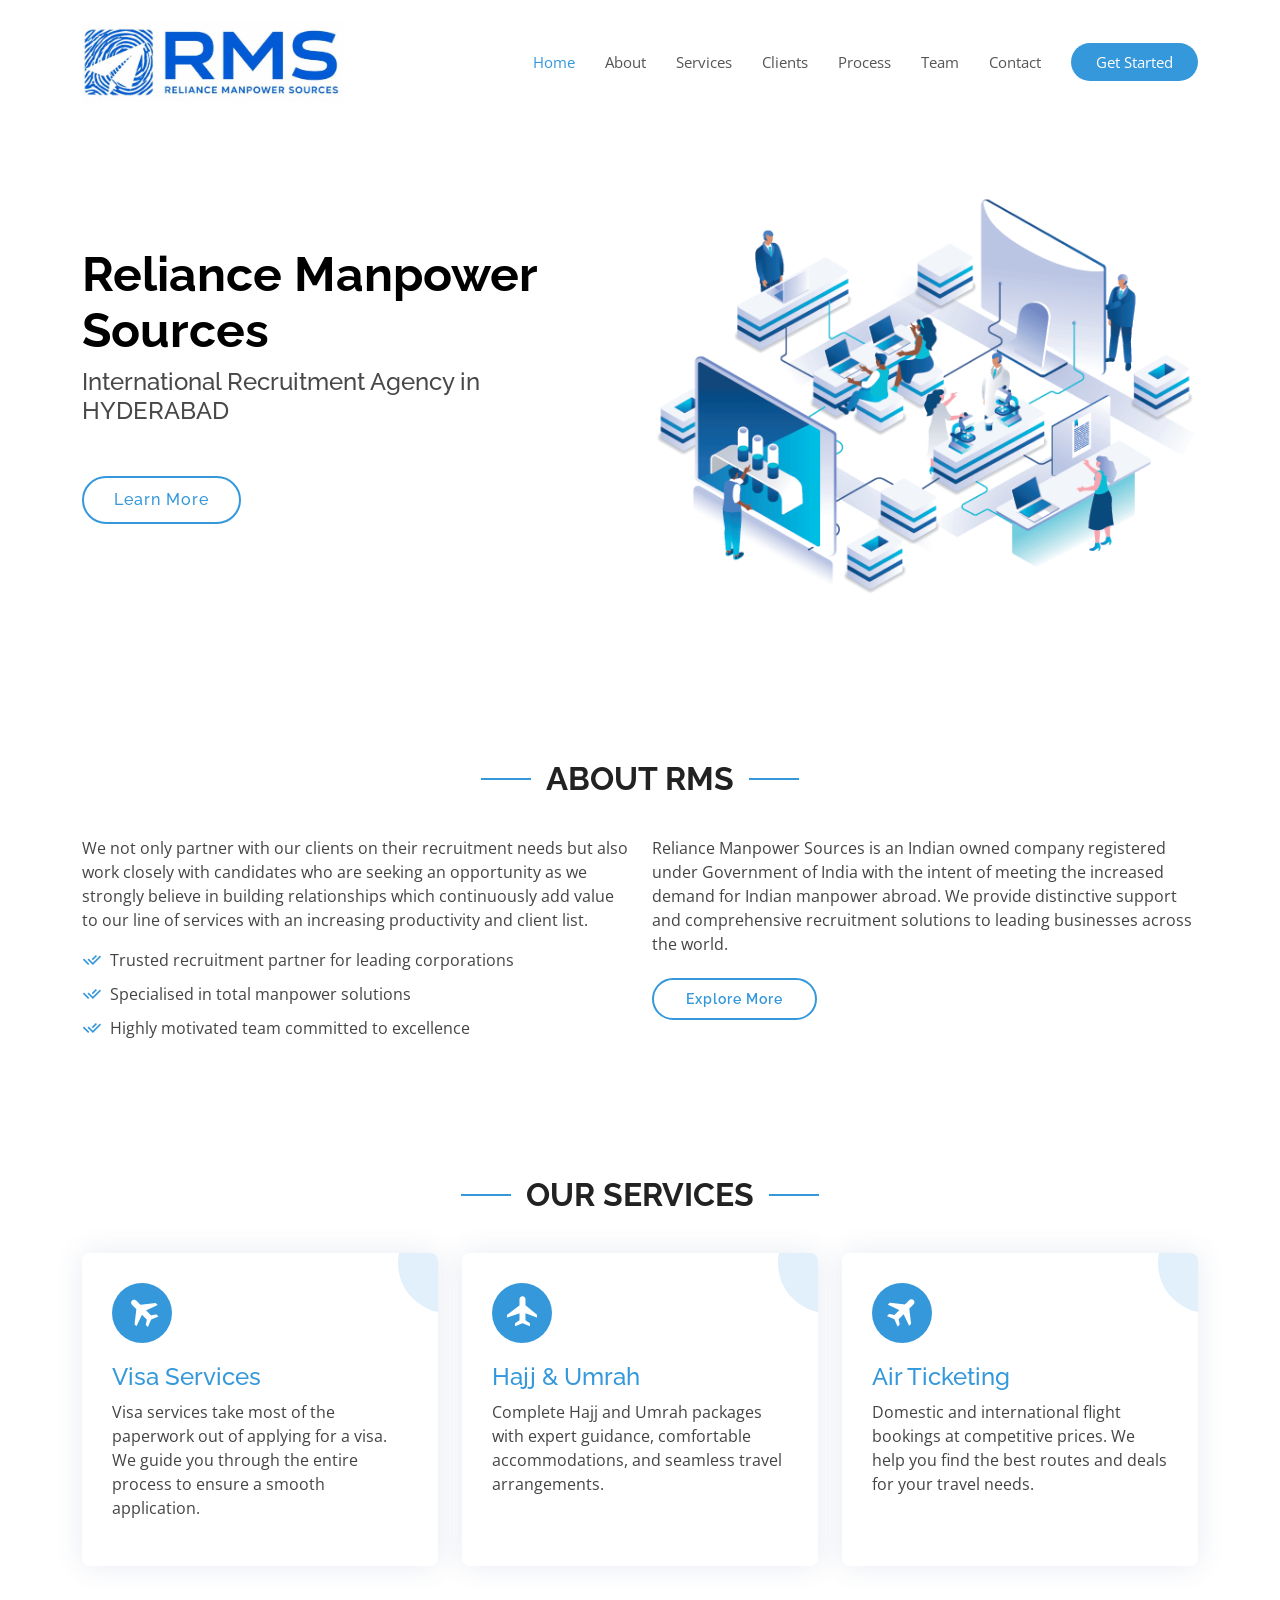
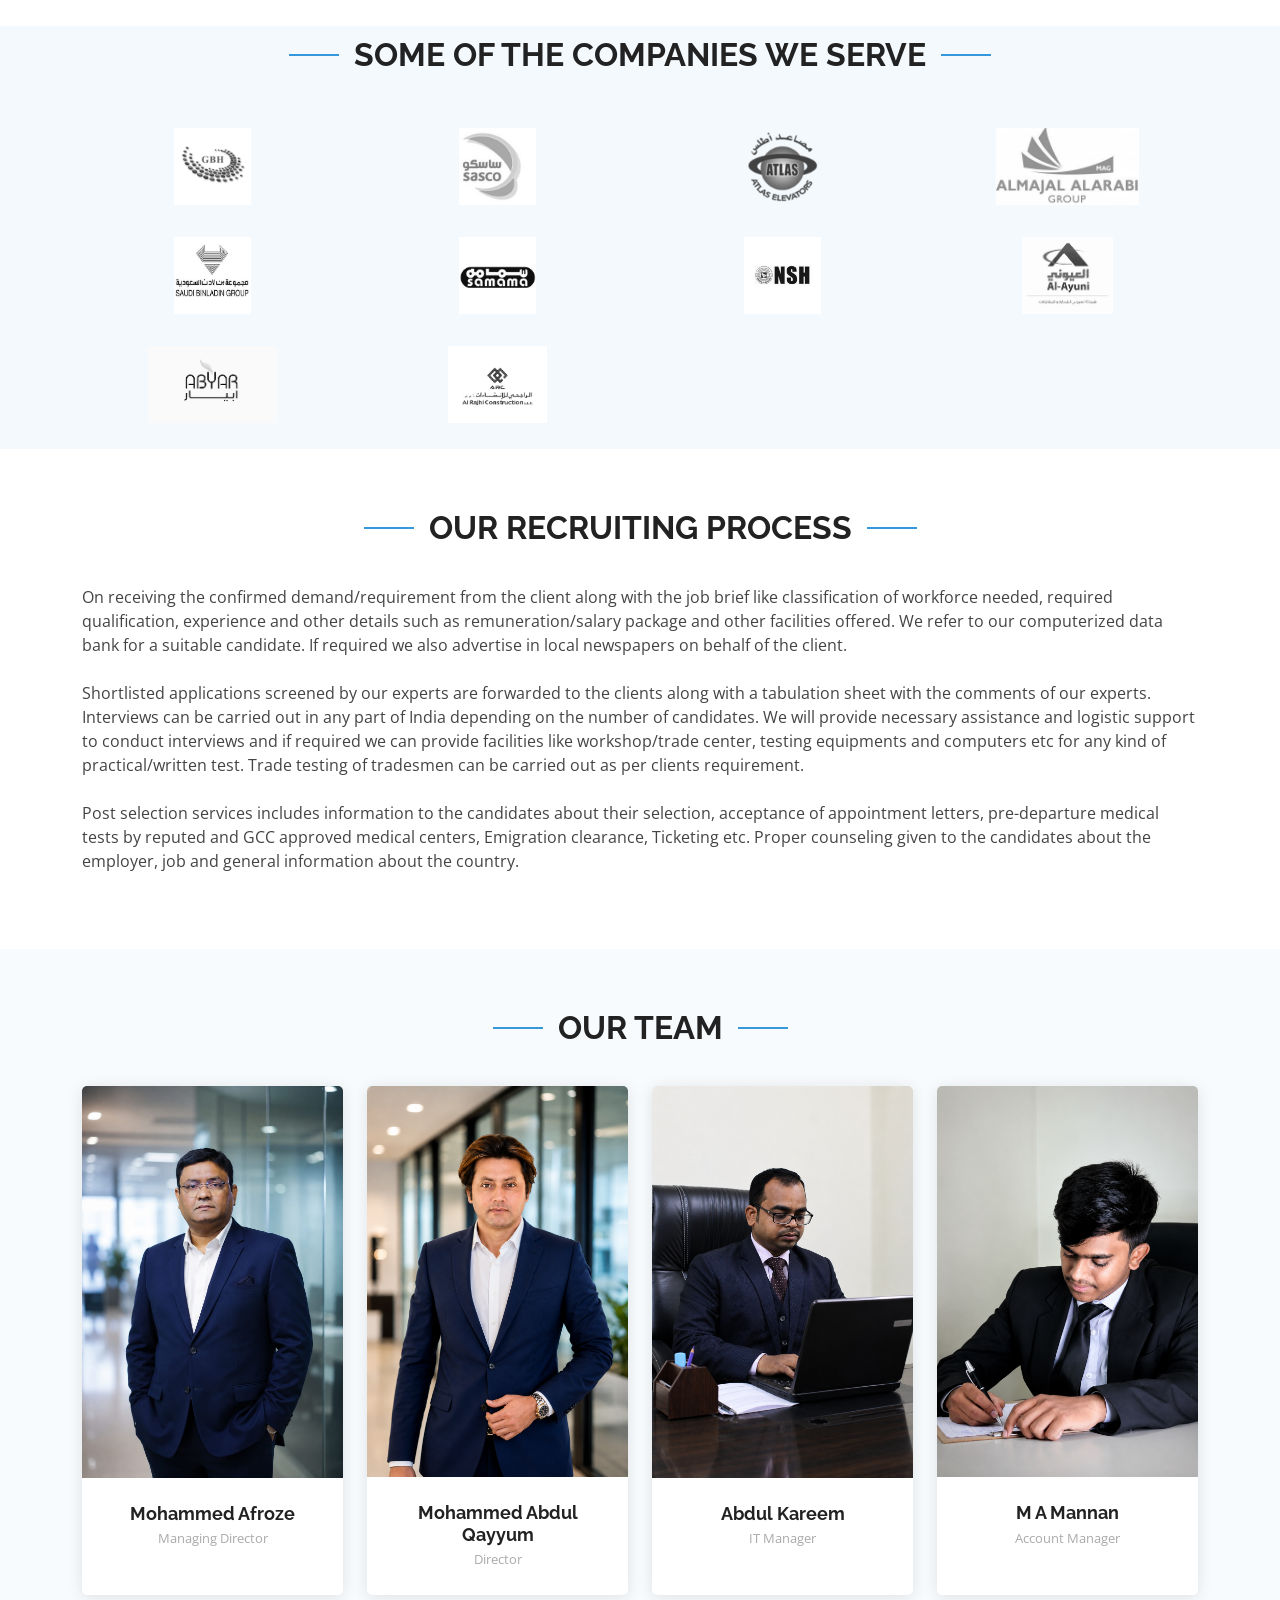
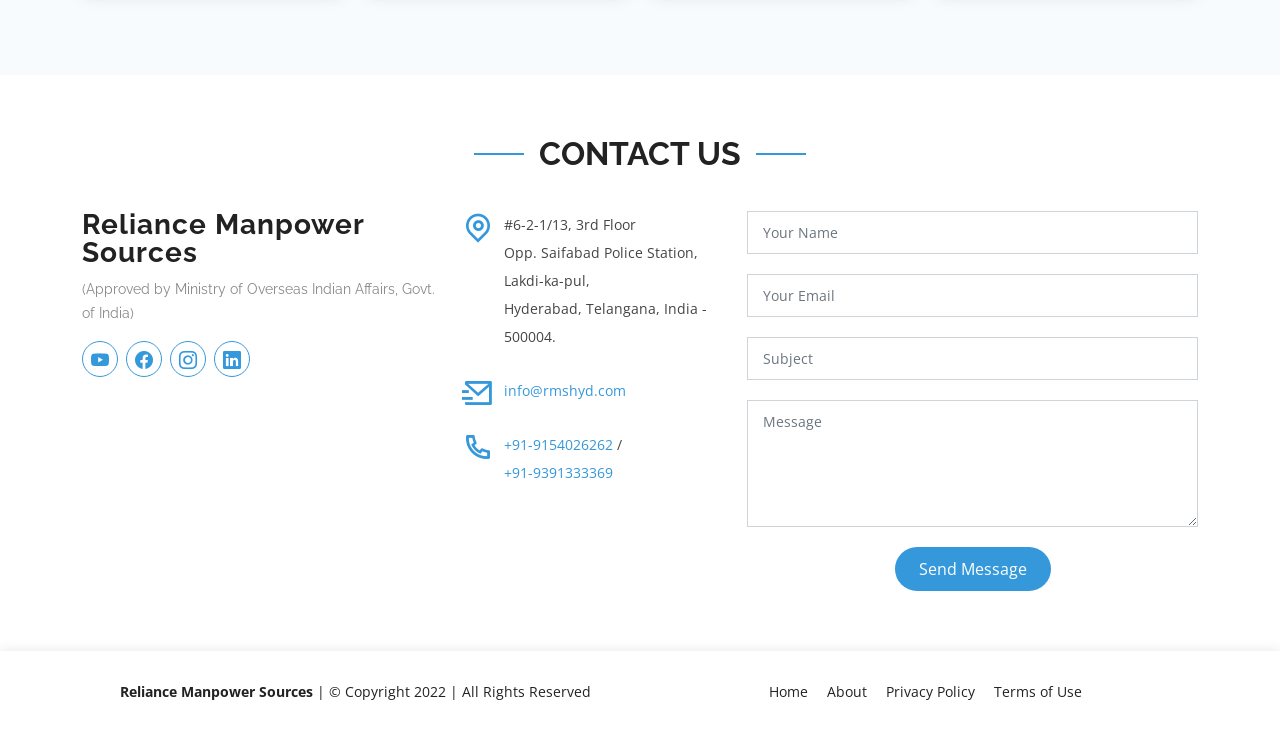
==== index.html @ dc4e7820 "Added Jotform" ====
<!DOCTYPE html>
<html lang="en">

<head>
  <meta charset="utf-8">
  <meta content="width=device-width, initial-scale=1.0" name="viewport">

  <title>Reliance Manpower Sources - Hyderabad</title>
  <meta content="" name="description">
  <meta content="" name="keywords">

  <!-- Favicons -->
  <link href="assets/img/favicon.png" rel="icon">
  <link href="assets/img/apple-touch-icon.png" rel="apple-touch-icon">

  <!-- Google Fonts -->
  <link href="https://fonts.googleapis.com/css?family=Open+Sans:300,300i,400,400i,600,600i,700,700i|Raleway:300,300i,400,400i,500,500i,600,600i,700,700i|Poppins:300,300i,400,400i,500,500i,600,600i,700,700i" rel="stylesheet">

  <!-- Vendor CSS Files -->
  <link href="assets/vendor/aos/aos.css" rel="stylesheet">
  <link href="assets/vendor/bootstrap/css/bootstrap.min.css" rel="stylesheet">
  <link href="assets/vendor/bootstrap-icons/bootstrap-icons.css" rel="stylesheet">
  <link href="assets/vendor/boxicons/css/boxicons.min.css" rel="stylesheet">
  <!-- Boxicons CDN (fallback) -->
  <link rel="stylesheet" href="https://cdn.jsdelivr.net/npm/boxicons@2.1.4/css/boxicons.min.css">
  <link href="assets/vendor/glightbox/css/glightbox.min.css" rel="stylesheet">
  <link href="assets/vendor/remixicon/remixicon.css" rel="stylesheet">
  <link href="assets/vendor/swiper/swiper-bundle.min.css" rel="stylesheet">

  <!-- Template Main CSS File -->
  <link href="assets/css/style.css" rel="stylesheet">

  <!-- ===== ADDED CUSTOM STYLES FOR CLIENT LOGOS ===== -->
  <style>
    /* Make client logos larger and clearer */
    #clients .client-logo {
      max-height: 85px;
      width: auto;
      object-fit: contain;
      padding: 4px;
      transition: transform 0.3s ease;
    }
    #clients .client-logo:hover {
      transform: scale(1.08);
    }
    /* Center logos vertically and horizontally */
    #clients .col-lg-3,
    #clients .col-md-4,
    #clients .col-6 {
      display: flex;
      align-items: center;
      justify-content: center;
      padding: 12px 8px;
    }
    .plane-left{
    transform: rotate(315deg);
}
  </style>

</head>

<body>

  <!-- ======= Header ======= -->
  <header id="header" class="fixed-top d-flex align-items-center">
    <div class="container d-flex align-items-center justify-content-between">

      <div class="logo">
    <a href="index.html">
        <!-- INCREASED LOGO SIZE: added style="max-height: 80px; width: auto;" -->
        <img src="assets/img/logo1.jpeg" alt="RMS Logo" class="img-fluid" style="max-height: 80px; width: auto;">
    </a>
</div>

      <nav id="navbar" class="navbar">
        <ul>
          <li><a class="nav-link scrollto active" href="#hero">Home</a></li>
          <li><a class="nav-link scrollto" href="#about">About</a></li>
          <li><a class="nav-link scrollto" href="#services">Services</a></li>
          <li><a class="nav-link scrollto" href="#clients">Clients</a></li>
          <li><a class="nav-link scrollto" href="#process">Process</a></li>
          <li><a class="nav-link scrollto" href="#team">Team</a></li>
          <li><a class="nav-link scrollto" href="#contact">Contact</a></li>
          <li><a class="getstarted scrollto" href="#about">Get Started</a></li>
        </ul>
        <i class="bi bi-list mobile-nav-toggle"></i>
      </nav><!-- .navbar -->

    </div>
  </header><!-- End Header -->

  <!-- ======= Hero Section ======= -->
  <section id="hero" class="d-flex align-items-center">
    <div class="container">
      <div class="row">
        <div class="col-lg-6 pt-5 pt-lg-0 order-2 order-lg-1 d-flex flex-column justify-content-center">
          <h1 data-aos="fade-up">Reliance Manpower Sources</h1>
          <h2 data-aos="fade-up" data-aos-delay="400">International Recruitment Agency in HYDERABAD</h2>
          <div data-aos="fade-up" data-aos-delay="800">
            <a href="#about" class="btn-get-started scrollto">Learn More</a>
          </div>
        </div>
        <div class="col-lg-6 order-1 order-lg-2 hero-img" data-aos="fade-left" data-aos-delay="200">
          <img src="assets/img/hero-img.png" class="img-fluid animated" alt="">
        </div>
      </div>
    </div>
  </section><!-- End Hero -->

  <main id="main">

    <!-- ======= About Section ======= -->
    <section id="about" class="about">
      <div class="container">

        <div class="section-title" data-aos="fade-up">
          <h2>About RMS</h2>
        </div>

        <div class="row content">
          <div class="col-lg-6" data-aos="fade-up" data-aos-delay="150">
            <p>
              We not only partner with our clients on their recruitment needs but also work closely with candidates who are seeking an opportunity as we strongly believe in building relationships which continuously add value to our line of services with an increasing productivity and client list.
            </p>
            <ul>
              <li><i class="ri-check-double-line"></i>Trusted recruitment partner for leading corporations</li>
              <li><i class="ri-check-double-line"></i>Specialised in total manpower solutions</li>
              <li><i class="ri-check-double-line"></i>Highly motivated team committed to excellence</li>
            </ul>
          </div>
          <div class="col-lg-6 pt-4 pt-lg-0" data-aos="fade-up" data-aos-delay="300">
            <p>
              Reliance Manpower Sources is an Indian owned company registered under Government of India with the intent of meeting the increased demand for Indian manpower abroad. We provide distinctive support and comprehensive recruitment solutions to leading businesses across the world.
            </p>
            <a href="about_us.html" class="btn-learn-more">Explore More</a>
          </div>
        </div>

      </div>
    </section><!-- End About Section -->

    <!-- ======= Services Section ======= -->
    <section id="services" class="services">
      <div class="container">

        <div class="section-title" data-aos="fade-up">
          <h2>Our Services</h2>
        </div>

        <div class="row">
          <div class="col-lg-4 col-md-6 d-flex align-items-stretch" data-aos="fade-up" data-aos-delay="100">
            <div class="icon-box">
              <div class="icon"><i class="bx bxs-plane plane-left"></i></div>
              <h4><a href="services.html">Visa Services</a></h4>
              <p>Visa services take most of the paperwork out of applying for a visa. We guide you through the entire process to ensure a smooth application.</p>
            </div>
          </div>

          <div class="col-lg-4 col-md-6 d-flex align-items-stretch" data-aos="fade-up" data-aos-delay="200">
            <div class="icon-box">
              <div class="icon"><i class="bx bxs-plane"></i></div>
              <h4><a href="services.html">Hajj &amp; Umrah</a></h4>
              <p>Complete Hajj and Umrah packages with expert guidance, comfortable accommodations, and seamless travel arrangements.</p>
            </div>
          </div>

          <div class="col-lg-4 col-md-6 d-flex align-items-stretch" data-aos="fade-up" data-aos-delay="300">
            <div class="icon-box">
              <div class="icon"><i class="bx bxs-plane-alt"></i></div>
              <h4><a href="air_ticketing.html">Air Ticketing</a></h4>
              <p>Domestic and international flight bookings at competitive prices. We help you find the best routes and deals for your travel needs.</p>
            </div>
          </div>
        </div>

      </div>
    </section><!-- End Services Section -->

    <!-- ======= Clients Section – LOGOS NOW LARGER ======= -->
    <section id="clients" class="clients section-bg">
      <div class="container">

        <div class="section-title" data-aos="fade-up">
          <h2>Some of the Companies We Serve</h2>
        </div>

        
        <div class="row" data-aos="zoom-in" data-aos-delay="100">
          <div class="col-lg-3 col-md-4 col-6 d-flex align-items-center justify-content-center">
            <img src="assets/img/clients/client-1.png" class="img-fluid client-logo" alt="Client 1">
          </div>
          <div class="col-lg-3 col-md-4 col-6 d-flex align-items-center justify-content-center">
            <img src="assets/img/clients/client-2.jpg" class="img-fluid client-logo" alt="Client 2">
          </div>
          <div class="col-lg-3 col-md-4 col-6 d-flex align-items-center justify-content-center">
            <img src="assets/img/clients/client-3.png" class="img-fluid client-logo" alt="Client 3">
          </div>
          <div class="col-lg-3 col-md-4 col-6 d-flex align-items-center justify-content-center">
            <img src="assets/img/clients/client-4.jpg" class="img-fluid client-logo" alt="Client 4">
          </div>
          <div class="col-lg-3 col-md-4 col-6 d-flex align-items-center justify-content-center">
            <img src="assets/img/clients/client-5.jpg" class="img-fluid client-logo" alt="Client 5">
          </div>
          <div class="col-lg-3 col-md-4 col-6 d-flex align-items-center justify-content-center">
            <img src="assets/img/clients/client-6.png" class="img-fluid client-logo" alt="Client 6">
          </div>
          <div class="col-lg-3 col-md-4 col-6 d-flex align-items-center justify-content-center">
            <img src="assets/img/clients/client-7.png" class="img-fluid client-logo" alt="Client 7">
          </div>
          <div class="col-lg-3 col-md-4 col-6 d-flex align-items-center justify-content-center">
            <img src="assets/img/clients/client-8.gif" class="img-fluid client-logo" alt="Client 8">
          </div>
          <div class="col-lg-3 col-md-4 col-6 d-flex align-items-center justify-content-center">
            <img src="assets/img/clients/client-9.png" class="img-fluid client-logo" alt="Client 9">
          </div>
          <div class="col-lg-3 col-md-4 col-6 d-flex align-items-center justify-content-center">
            <img src="assets/img/clients/client-10.png" class="img-fluid client-logo" alt="Client 10">
          </div>
        </div>

      </div>
    </section><!-- End Clients Section -->

    <!-- ======= Recruiting Process Section ======= -->
    <section id="process" class="process">
      <div class="container">

        <div class="section-title" data-aos="fade-up">
          <h2>Our Recruiting Process</h2>
        </div>

        <div class="row" data-aos="fade-up">
          <div class="col-12">
            <p>
              On receiving the confirmed demand/requirement from the client along with the job brief like classification of workforce needed, required qualification, experience and other details such as remuneration/salary package and other facilities offered. We refer to our computerized data bank for a suitable candidate. If required we also advertise in local newspapers on behalf of the client.<br><br>
              Shortlisted applications screened by our experts are forwarded to the clients along with a tabulation sheet with the comments of our experts. Interviews can be carried out in any part of India depending on the number of candidates. We will provide necessary assistance and logistic support to conduct interviews and if required we can provide facilities like workshop/trade center, testing equipments and computers etc for any kind of practical/written test. Trade testing of tradesmen can be carried out as per clients requirement.<br><br>
              Post selection services includes information to the candidates about their selection, acceptance of appointment letters, pre-departure medical tests by reputed and GCC approved medical centers, Emigration clearance, Ticketing etc. Proper counseling given to the candidates about the employer, job and general information about the country.
            </p>
          </div>
        </div>

      </div>
    </section><!-- End Process Section -->

    <!-- ======= Team Section ======= -->
    <section id="team" class="team section-bg">
      <div class="container">

        <div class="section-title" data-aos="fade-up">
          <h2>Our Team</h2>
        </div>

        <div class="row">

          <div class="col-lg-3 col-md-6 d-flex align-items-stretch">
            <div class="member" data-aos="fade-up" data-aos-delay="100">
              <div class="member-img">
                <img src="assets/img/team/afroze.jpeg" class="img-fluid" alt="Mohammed Afroze">
                <div class="social">
                  <a href="#"><i class="bi bi-twitter"></i></a>
                  <a href="#"><i class="bi bi-facebook"></i></a>
                  <a href="#"><i class="bi bi-instagram"></i></a>
                  <a href="#"><i class="bi bi-linkedin"></i></a>
                </div>
              </div>
              <div class="member-info">
                <h4>Mohammed Afroze</h4>
                <span>Managing Director</span>
              </div>
            </div>
          </div>

          <div class="col-lg-3 col-md-6 d-flex align-items-stretch">
            <div class="member" data-aos="fade-up" data-aos-delay="200">
              <div class="member-img">
                <img src="assets/img/team/qayyum.png" class="img-fluid" alt="Mohammed Qayyum">
                <div class="social">
                  <a href="#"><i class="bi bi-twitter"></i></a>
                  <a href="#"><i class="bi bi-facebook"></i></a>
                  <a href="#"><i class="bi bi-instagram"></i></a>
                  <a href="#"><i class="bi bi-linkedin"></i></a>
                </div>
              </div>
              <div class="member-info">
                <h4>Mohammed Abdul Qayyum</h4>
                <span>Director</span>
              </div>
            </div>
          </div>

          <div class="col-lg-3 col-md-6 d-flex align-items-stretch">
            <div class="member" data-aos="fade-up" data-aos-delay="300">
              <div class="member-img">
                <img src="assets/img/team/bhaiya 1.JPG" class="img-fluid" alt="Abdul Kareem">
                <div class="social">
                  <a href="#"><i class="bi bi-twitter"></i></a>
                  <a href="#"><i class="bi bi-facebook"></i></a>
                  <a href="#"><i class="bi bi-instagram"></i></a>
                  <a href="#"><i class="bi bi-linkedin"></i></a>
                </div>
              </div>
              <div class="member-info">
                <h4>Abdul Kareem</h4>
                <span>IT Manager</span>
              </div>
            </div>
          </div>

          <div class="col-lg-3 col-md-6 d-flex align-items-stretch">
            <div class="member" data-aos="fade-up" data-aos-delay="400">
              <div class="member-img">
                <img src="assets/img/team/mannan.jpeg" class="img-fluid" alt="M A Mannan">
                <div class="social">
                  <a href="#"><i class="bi bi-twitter"></i></a>
                  <a href="#"><i class="bi bi-facebook"></i></a>
                  <a href="#"><i class="bi bi-instagram"></i></a>
                  <a href="#"><i class="bi bi-linkedin"></i></a>
                </div>
              </div>
              <div class="member-info">
                <h4>M A Mannan</h4>
                <span>Account Manager</span>
              </div>
            </div>
          </div>

        </div>

      </div>
    </section><!-- End Team Section -->

    <!-- ======= Contact Section ======= -->
    <section id="contact" class="contact">
      <div class="container">

        <div class="section-title" data-aos="fade-up">
          <h2>Contact Us</h2>
        </div>

        <div class="row">

          <div class="col-lg-4 col-md-6" data-aos="fade-up" data-aos-delay="100">
            <div class="contact-about">
              <h3>Reliance Manpower Sources</h3>
              <p>(Approved by Ministry of Overseas Indian Affairs, Govt. of India)</p>
              <div class="social-links">
                <a href="https://www.youtube.com/channel/UCpHpumjN3gbSKRy_LtcdMVA" target="_blank" class="youtube"><i class="bi bi-youtube"></i></a>
                <a href="https://www.facebook.com/reliancemanpowerserviceshyderabad/" target="_blank" class="facebook"><i class="bi bi-facebook"></i></a>
                <a href="https://www.instagram.com/rms_hyderabad_" target="_blank" class="instagram"><i class="bi bi-instagram"></i></a>
                <a href="https://www.linkedin.com/in/m-a-mannan-80a73117a" target="_blank" class="linkedin"><i class="bi bi-linkedin"></i></a>
              </div>
            </div>
          </div>

          <div class="col-lg-3 col-md-6 mt-4 mt-md-0" data-aos="fade-up" data-aos-delay="200">
            <div class="info">
              <div>
                <i class="ri-map-pin-line"></i>
                <p>#6-2-1/13, 3rd Floor <br>Opp. Saifabad Police Station, Lakdi-ka-pul, <br>Hyderabad, Telangana, India  - 500004.</p>
              </div>

              <div>
                <i class="ri-mail-send-line"></i>
                <p><a href="mailto:info@rmshyd.com">info@rmshyd.com</a></p>
              </div>

              <div>
                <i class="ri-phone-line"></i>
                <p><a href="tel:+919154026262">+91-9154026262</a> / <a href="tel:+919391333369"> <br>+91-9391333369</a></p>
              </div>

            </div>
          </div>

          <div class="col-lg-5 col-md-12" data-aos="fade-up" data-aos-delay="300">
            <form action="forms/contact.php" method="post" role="form" class="php-email-form">
              <div class="form-group">
                <input type="text" name="name" class="form-control" id="name" placeholder="Your Name" required>
              </div>
              <div class="form-group">
                <input type="email" class="form-control" name="email" id="email" placeholder="Your Email" required>
              </div>
              <div class="form-group">
                <input type="text" class="form-control" name="subject" id="subject" placeholder="Subject" required>
              </div>
              <div class="form-group">
                <textarea class="form-control" name="message" rows="5" placeholder="Message" required></textarea>
              </div>
              <div class="my-3">
                <div class="loading">Loading</div>
                <div class="error-message"></div>
                <div class="sent-message">Your message has been sent. Thank you!</div>
              </div>
              <div class="text-center"><button type="submit">Send Message</button></div>
            </form>
          </div>

        </div>

      </div>
    </section><!-- End Contact Section -->

  </main><!-- End #main -->

  <!-- ======= Footer ======= -->
  <footer id="footer">
    <div class="container">
      <div class="row d-flex align-items-center">
        <div class="col-lg-6 text-lg-left text-center">
          <div class="copyright">
            <strong>Reliance Manpower Sources</strong> | &copy; Copyright 2022 | All Rights Reserved
          </div>
        </div>
        <div class="col-lg-6">
          <nav class="footer-links text-lg-right text-center pt-2 pt-lg-0">
            <a href="#hero" class="scrollto">Home</a>
            <a href="#about" class="scrollto">About</a>
            <a href="#">Privacy Policy</a>
            <a href="#">Terms of Use</a>
          </nav>
        </div>
      </div>
    </div>
  </footer><!-- End Footer -->

  <a href="#" class="back-to-top d-flex align-items-center justify-content-center"><i class="bi bi-arrow-up-short"></i></a>

  <!-- Vendor JS Files -->
  <script src="assets/vendor/purecounter/purecounter.js"></script>
  <script src="assets/vendor/aos/aos.js"></script>
  <script src="assets/vendor/bootstrap/js/bootstrap.bundle.min.js"></script>
  <script src="assets/vendor/glightbox/js/glightbox.min.js"></script>
  <script src="assets/vendor/isotope-layout/isotope.pkgd.min.js"></script>
  <script src="assets/vendor/swiper/swiper-bundle.min.js"></script>
  <script src="assets/vendor/php-email-form/validate.js"></script>

  <!-- Template Main JS File -->
  <script src="assets/js/main.js"></script>
  <script type="text/javascript" src="https://form.jotform.com/jsform/262112398664057"></script>

</body>

</html>
---- assets/css/style.css ----
/*--------------------------------------------------------------
# General
--------------------------------------------------------------*/
body {
  font-family: "Open Sans", sans-serif;
  color: #444444;
}

a {
  color: #3498db;
  text-decoration: none;
}

a:hover {
  color: #5faee3;
  text-decoration: none;
}

h1, h2, h3, h4, h5, h6 {
  font-family: "Raleway", sans-serif;
}

/*--------------------------------------------------------------
# Back to top button
--------------------------------------------------------------*/
.back-to-top {
  position: fixed;
  visibility: hidden;
  opacity: 0;
  right: 15px;
  bottom: 15px;
  z-index: 996;
  background: #3498db;
  width: 40px;
  height: 40px;
  border-radius: 4px;
  transition: all 0.4s;
}
.back-to-top i {
  font-size: 28px;
  color: #fff;
  line-height: 0;
}
.back-to-top:hover {
  background: #57aae1;
  color: #fff;
}
.back-to-top.active {
  visibility: visible;
  opacity: 1;
}

/*--------------------------------------------------------------
# Disable AOS delay on mobile
--------------------------------------------------------------*/
@media screen and (max-width: 768px) {
  [data-aos-delay] {
    transition-delay: 0 !important;
  }
}
/*--------------------------------------------------------------
# Header
--------------------------------------------------------------*/
#header {
  z-index: 997;
  transition: all 0.5s;
  padding: 22px 0;
  background: #fff;
}
#header.header-scrolled {
  box-shadow: 0px 2px 15px rgba(0, 0, 0, 0.1);
  padding: 12px 0;
}
#header .logo h1 {
  font-size: 30px;
  margin: 0;
  padding: 0;
  line-height: 1;
  font-weight: 700;
  letter-spacing: 1px;
}
#header .logo h1 a, #header .logo h1 a:hover {
  color: #222222;
  text-decoration: none;
}
#header .logo img {
  padding: 0;
  margin: 0;
  max-height: 40px;
}


/*--------------------------------------------------------------
# Navigation Menu
--------------------------------------------------------------*/
/**
* Desktop Navigation 
*/
.navbar {
  padding: 0;
}
.navbar ul {
  margin: 0;
  padding: 0;
  display: flex;
  list-style: none;
  align-items: center;
}
.navbar li {
  position: relative;
}
.navbar a, .navbar a:focus {
  display: flex;
  align-items: center;
  justify-content: space-between;
  padding: 10px 0 10px 30px;
  font-size: 15px;
  font-weight: 400;
  color: #555555;
  white-space: nowrap;
  transition: 0.3s;
}
.navbar a i, .navbar a:focus i {
  font-size: 12px;
  line-height: 0;
  margin-left: 5px;
}
.navbar a:hover, .navbar .active, .navbar .active:focus, .navbar li:hover > a {
  color: #3498db;
}
.navbar .getstarted, .navbar .getstarted:focus {
  background: #3498db;
  padding: 8px 25px;
  margin-left: 30px;
  border-radius: 50px;
  color: #fff;
}
.navbar .getstarted:hover, .navbar .getstarted:focus:hover {
  color: #fff;
  background: #4aa3df;
}
.navbar .dropdown ul {
  display: block;
  position: absolute;
  left: 30px;
  top: calc(100% + 30px);
  margin: 0;
  padding: 10px 0;
  z-index: 99;
  opacity: 0;
  visibility: hidden;
  background: #fff;
  box-shadow: 0px 0px 30px rgba(127, 137, 161, 0.25);
  transition: 0.3s;
  border-radius: 4px;
}
.navbar .dropdown ul li {
  min-width: 200px;
}
.navbar .dropdown ul a {
  padding: 10px 20px;
  font-size: 14px;
}
.navbar .dropdown ul a i {
  font-size: 12px;
}
.navbar .dropdown ul a:hover, .navbar .dropdown ul .active:hover, .navbar .dropdown ul li:hover > a {
  color: #3498db;
}
.navbar .dropdown:hover > ul {
  opacity: 1;
  top: 100%;
  visibility: visible;
}
.navbar .dropdown .dropdown ul {
  top: 0;
  left: calc(100% - 30px);
  visibility: hidden;
}
.navbar .dropdown .dropdown:hover > ul {
  opacity: 1;
  top: 0;
  left: 100%;
  visibility: visible;
}
@media (max-width: 1366px) {
  .navbar .dropdown .dropdown ul {
    left: -90%;
  }
  .navbar .dropdown .dropdown:hover > ul {
    left: -100%;
  }
}

/**
* Mobile Navigation 
*/
.mobile-nav-toggle {
  color: #222222;
  font-size: 28px;
  cursor: pointer;
  display: none;
  line-height: 0;
  transition: 0.5s;
}
.mobile-nav-toggle.bi-x {
  color: #fff;
}

@media (max-width: 991px) {
  .mobile-nav-toggle {
    display: block;
  }

  .navbar ul {
    display: none;
  }
}
.navbar-mobile {
  position: fixed;
  overflow: hidden;
  top: 0;
  right: 0;
  left: 0;
  bottom: 0;
  background: rgba(9, 9, 9, 0.9);
  transition: 0.3s;
  z-index: 999;
}
.navbar-mobile .mobile-nav-toggle {
  position: absolute;
  top: 15px;
  right: 15px;
}
.navbar-mobile ul {
  display: block;
  position: absolute;
  top: 55px;
  right: 15px;
  bottom: 15px;
  left: 15px;
  padding: 10px 0;
  border-radius: 8px;
  background-color: #fff;
  overflow-y: auto;
  transition: 0.3s;
}
.navbar-mobile a, .navbar-mobile a:focus {
  padding: 10px 20px;
  font-size: 15px;
  color: #222222;
}
.navbar-mobile a:hover, .navbar-mobile .active, .navbar-mobile li:hover > a {
  color: #3498db;
}
.navbar-mobile .getstarted, .navbar-mobile .getstarted:focus {
  margin: 15px;
}
.navbar-mobile .dropdown ul {
  position: static;
  display: none;
  margin: 10px 20px;
  padding: 10px 0;
  z-index: 99;
  opacity: 1;
  visibility: visible;
  background: #fff;
  box-shadow: 0px 0px 30px rgba(127, 137, 161, 0.25);
}
.navbar-mobile .dropdown ul li {
  min-width: 200px;
}
.navbar-mobile .dropdown ul a {
  padding: 10px 20px;
}
.navbar-mobile .dropdown ul a i {
  font-size: 12px;
}
.navbar-mobile .dropdown ul a:hover, .navbar-mobile .dropdown ul .active:hover, .navbar-mobile .dropdown ul li:hover > a {
  color: #3498db;
}
.navbar-mobile .dropdown > .dropdown-active {
  display: block;
}

/*--------------------------------------------------------------
# Hero Section
--------------------------------------------------------------*/
#hero {
  width: 100%;
  height: 70vh;
  margin-top: 70px;
}
#hero h1 {
  margin: 0 0 10px 0;
  font-size: 48px;
  font-weight: 700;
  line-height: 56px;
  color: black;
}
#hero h2 {
  color: #484848;
  margin-bottom: 50px;
  font-size: 24px;
}
#hero .btn-get-started {
  font-family: "Raleway", sans-serif;
  font-weight: 500;
  font-size: 16px;
  letter-spacing: 1px;
  display: inline-block;
  padding: 10px 30px;
  border-radius: 50px;
  transition: 0.5s;
  color: #3498db;
  border: 2px solid #3498db;
}
#hero .btn-get-started:hover {
  background: #3498db;
  color: #fff;
}
#hero .animated {
  animation: up-down 2s ease-in-out infinite alternate-reverse both;
}
@media (min-width: 1024px) {
  #hero {
    background-attachment: fixed;
  }
}
@media (max-width: 991px) {
  #hero {
    height: 100vh;
  }
  #hero .animated {
    -webkit-animation: none;
    animation: none;
  }
  #hero .hero-img {
    text-align: center;
  }
  #hero .hero-img img {
    width: 50%;
  }
}
@media (max-width: 768px) {
  #hero {
    margin-top: 20px;
  }
  #hero h1 {
    font-size: 28px;
    line-height: 36px;
  }
  #hero h2 {
    font-size: 18px;
    line-height: 24px;
    margin-bottom: 30px;
  }
  #hero .hero-img img {
    width: 70%;
  }
}
@media (max-width: 575px) {
  #hero .hero-img img {
    width: 80%;
  }
}

@-webkit-keyframes up-down {
  0% {
    transform: translateY(10px);
  }
  100% {
    transform: translateY(-10px);
  }
}

@keyframes up-down {
  0% {
    transform: translateY(10px);
  }
  100% {
    transform: translateY(-10px);
  }
}
/*--------------------------------------------------------------
# Sections General
--------------------------------------------------------------*/
section {
  padding: 60px 0;
  overflow: hidden;
}

.section-bg {
  background-color: #f7fbfe;
}

.section-title {
  text-align: center;
  padding-bottom: 30px;
}
.section-title h2 {
  font-size: 32px;
  font-weight: bold;
  text-transform: uppercase;
  position: relative;
  color: #222222;
}
.section-title h2::before, .section-title h2::after {
  content: "";
  width: 50px;
  height: 2px;
  background: #3498db;
  display: inline-block;
}
.section-title h2::before {
  margin: 0 15px 10px 0;
}
.section-title h2::after {
  margin: 0 0 10px 15px;
}
.section-title p {
  margin: 15px 0 0 0;
}

/*--------------------------------------------------------------
# Clients
--------------------------------------------------------------*/
.clients {
  background: #f3f9fd;
  padding: 10px 0;
  text-align: center;
}
.clients .col-lg-2 {
  display: flex;
  align-items: center;
  justify-content: center;
}
.clients img {
  width: 50%;
  filter: grayscale(100);
  transition: all 0.4s ease-in-out;
  display: inline-block;
  padding: 10px 0;
}
.clients img:hover {
  filter: none;
  transform: scale(1.1);
}
@media (max-width: 768px) {
  .clients img {
    width: 40%;
  }
}
@media (max-width: 575px) {
  .clients img {
    width: 30%;
  }
}

/*--------------------------------------------------------------
# About Us
--------------------------------------------------------------*/
.about .content h3 {
  font-weight: 600;
  font-size: 26px;
}
.about .content ul {
  list-style: none;
  padding: 0;
}
.about .content ul li {
  padding-left: 28px;
  position: relative;
}
.about .content ul li + li {
  margin-top: 10px;
}
.about .content ul i {
  position: absolute;
  left: 0;
  top: 2px;
  font-size: 20px;
  color: #3498db;
  line-height: 1;
}
.about .content p:last-child {
  margin-bottom: 0;
}
.about .content .btn-learn-more {
  font-family: "Raleway", sans-serif;
  font-weight: 600;
  font-size: 14px;
  letter-spacing: 1px;
  display: inline-block;
  padding: 12px 32px;
  border-radius: 50px;
  transition: 0.3s;
  line-height: 1;
  color: #3498db;
  -webkit-animation-delay: 0.8s;
  animation-delay: 0.8s;
  margin-top: 6px;
  border: 2px solid #3498db;
}
.about .content .btn-learn-more:hover {
  background: #3498db;
  color: #fff;
  text-decoration: none;
}

/*--------------------------------------------------------------
# Counts
--------------------------------------------------------------*/
.counts {
  padding-top: 0;
}
.counts .content {
  padding: 0;
}
.counts .content h3 {
  font-weight: 700;
  font-size: 34px;
  color: #222222;
}
.counts .content p {
  margin-bottom: 0;
}
.counts .content .count-box {
  padding: 20px 0;
  width: 100%;
}
.counts .content .count-box i {
  display: block;
  font-size: 36px;
  color: #3498db;
  float: left;
  line-height: 0;
}
.counts .content .count-box span {
  font-size: 36px;
  line-height: 30px;
  display: block;
  font-weight: 700;
  color: #222222;
  margin-left: 50px;
}
.counts .content .count-box p {
  padding: 15px 0 0 0;
  margin: 0 0 0 50px;
  font-family: "Raleway", sans-serif;
  font-size: 14px;
  color: #484848;
}
.counts .content .count-box a {
  font-weight: 600;
  display: block;
  margin-top: 20px;
  color: #484848;
  font-size: 15px;
  font-family: "Poppins", sans-serif;
  transition: ease-in-out 0.3s;
}
.counts .content .count-box a:hover {
  color: #6f6f6f;
}
@media (max-width: 1024px) {
  .counts .image {
    text-align: center;
  }
  .counts .image img {
    max-width: 70%;
  }
}
@media (max-width: 667px) {
  .counts .image img {
    max-width: 100%;
  }
}

/*--------------------------------------------------------------
# Services
--------------------------------------------------------------*/
.services .icon-box {
  padding: 30px;
  position: relative;
  overflow: hidden;
  background: #fff;
  box-shadow: 0 0 29px 0 rgba(68, 88, 144, 0.12);
  transition: all 0.3s ease-in-out;
  border-radius: 8px;
  z-index: 1;
}
.services .icon-box::before {
  content: "";
  position: absolute;
  background: #e1f0fa;
  right: -60px;
  top: -40px;
  width: 100px;
  height: 100px;
  border-radius: 50px;
  transition: all 0.3s;
  z-index: -1;
}
.services .icon-box:hover::before {
  background: #3498db;
  right: 0;
  top: 0;
  width: 100%;
  height: 100%;
  border-radius: 0px;
}
.services .icon {
  margin: 0 auto 20px auto;
  padding-top: 10px;
  display: inline-block;
  text-align: center;
  border-radius: 50%;
  width: 60px;
  height: 60px;
  background: #3498db;
  transition: all 0.3s ease-in-out;
}
.services .icon i {
  font-size: 36px;
  line-height: 1;
  color: #fff;
}
.services .title {
  font-weight: 700;
  margin-bottom: 15px;
  font-size: 18px;
}
.services .title a {
  color: #111;
}
.services .description {
  font-size: 15px;
  line-height: 28px;
  margin-bottom: 0;
}
.services .icon-box:hover .title a, .services .icon-box:hover .description {
  color: #fff;
}
.services .icon-box:hover .icon {
  background: #fff;
}
.services .icon-box:hover .icon i {
  color: #3498db;
}

/*--------------------------------------------------------------
# More Services
--------------------------------------------------------------*/
.more-services {
  padding-top: 20px;
}
.more-services .card {
  border: 0;
  padding: 160px 20px 20px 20px;
  position: relative;
  width: 100%;
  background-size: cover;
  background-repeat: no-repeat;
  background-position: center center;
}
.more-services .card-body {
  z-index: 10;
  background: rgba(255, 255, 255, 0.9);
  padding: 15px 30px;
  box-shadow: 0px 2px 15px rgba(0, 0, 0, 0.1);
  transition: 0.3s;
  transition: ease-in-out 0.4s;
  border-radius: 5px;
}
.more-services .card-title {
  font-weight: 700;
  text-align: center;
  margin-bottom: 15px;
}
.more-services .card-title a {
  color: #222222;
}
.more-services .card-text {
  color: #5e5e5e;
}
.more-services .read-more a {
  color: #777777;
  text-transform: uppercase;
  font-weight: 600;
  font-size: 12px;
  transition: 0.4s;
}
.more-services .read-more a:hover {
  text-decoration: underline;
}
.more-services .card:hover .card-body {
  background: #3498db;
}
.more-services .card:hover .read-more a, .more-services .card:hover .card-title, .more-services .card:hover .card-title a, .more-services .card:hover .card-text {
  color: #fff;
}

/*--------------------------------------------------------------
# Features
--------------------------------------------------------------*/
.features .icon-box {
  display: flex;
  align-items: center;
  padding: 20px;
  background: #f6f6f6;
  transition: ease-in-out 0.3s;
}
.features .icon-box i {
  font-size: 32px;
  padding-right: 10px;
  line-height: 1;
}
.features .icon-box h3 {
  font-weight: 700;
  margin: 0;
  padding: 0;
  line-height: 1;
  font-size: 16px;
}
.features .icon-box h3 a {
  color: #222222;
  transition: ease-in-out 0.3s;
}
.features .icon-box h3 a:hover {
  color: #3498db;
}
.features .icon-box:hover {
  background: #eef7fc;
}

/*--------------------------------------------------------------
# Testimonials
--------------------------------------------------------------*/
.testimonials .testimonial-wrap {
  padding-left: 50px;
}
.testimonials .testimonials-carousel, .testimonials .testimonials-slider {
  overflow: hidden;
}
.testimonials .testimonial-item {
  box-sizing: content-box;
  padding: 30px 30px 30px 60px;
  margin: 30px 15px;
  min-height: 200px;
  box-shadow: 0px 2px 12px rgba(0, 0, 0, 0.08);
  position: relative;
  background: #fff;
}
.testimonials .testimonial-item .testimonial-img {
  width: 90px;
  border-radius: 10px;
  border: 6px solid #fff;
  position: absolute;
  left: -45px;
}
.testimonials .testimonial-item h3 {
  font-size: 18px;
  font-weight: bold;
  margin: 10px 0 5px 0;
  color: #111;
}
.testimonials .testimonial-item h4 {
  font-size: 14px;
  color: #999;
  margin: 0;
}
.testimonials .testimonial-item .quote-icon-left, .testimonials .testimonial-item .quote-icon-right {
  color: #e1f0fa;
  font-size: 26px;
}
.testimonials .testimonial-item .quote-icon-left {
  display: inline-block;
  left: -5px;
  position: relative;
}
.testimonials .testimonial-item .quote-icon-right {
  display: inline-block;
  right: -5px;
  position: relative;
  top: 10px;
}
.testimonials .testimonial-item p {
  font-style: italic;
  margin: 15px auto 15px auto;
}
.testimonials .swiper-pagination {
  margin-top: 20px;
  position: relative;
}
.testimonials .swiper-pagination .swiper-pagination-bullet {
  width: 12px;
  height: 12px;
  background-color: #fff;
  opacity: 1;
  border: 1px solid #3498db;
}
.testimonials .swiper-pagination .swiper-pagination-bullet-active {
  background-color: #3498db;
}
@media (max-width: 767px) {
  .testimonials .testimonial-wrap {
    padding-left: 0;
  }
  .testimonials .testimonials-carousel, .testimonials .testimonials-slider {
    overflow: hidden;
  }
  .testimonials .testimonial-item {
    padding: 30px;
    margin: 15px;
  }
  .testimonials .testimonial-item .testimonial-img {
    position: static;
    left: auto;
  }
}

/*--------------------------------------------------------------
# Portfolio
--------------------------------------------------------------*/
.portfolio .portfolio-item {
  margin-bottom: 30px;
}
.portfolio #portfolio-flters {
  padding: 0;
  margin: 0 auto 20px auto;
  list-style: none;
  text-align: center;
}
.portfolio #portfolio-flters li {
  cursor: pointer;
  display: inline-block;
  padding: 8px 15px 10px 15px;
  font-size: 14px;
  font-weight: 600;
  line-height: 1;
  text-transform: uppercase;
  color: #222222;
  margin-bottom: 5px;
  transition: all 0.3s ease-in-out;
  border-radius: 3px;
}
.portfolio #portfolio-flters li:hover, .portfolio #portfolio-flters li.filter-active {
  color: #fff;
  background: #3498db;
}
.portfolio #portfolio-flters li:last-child {
  margin-right: 0;
}
.portfolio .portfolio-wrap {
  transition: 0.3s;
  position: relative;
  overflow: hidden;
  z-index: 1;
  background: rgba(34, 34, 34, 0.6);
}
.portfolio .portfolio-wrap::before {
  content: "";
  background: rgba(34, 34, 34, 0.6);
  position: absolute;
  left: 0;
  right: 0;
  top: 0;
  bottom: 0;
  transition: all ease-in-out 0.3s;
  z-index: 2;
  opacity: 0;
}
.portfolio .portfolio-wrap img {
  transition: all ease-in-out 0.3s;
}
.portfolio .portfolio-wrap .portfolio-info {
  opacity: 0;
  position: absolute;
  top: 0;
  left: 0;
  right: 0;
  bottom: 0;
  z-index: 3;
  transition: all ease-in-out 0.3s;
  display: flex;
  flex-direction: column;
  justify-content: flex-end;
  align-items: flex-start;
  padding: 20px;
}
.portfolio .portfolio-wrap .portfolio-info h4 {
  font-size: 20px;
  color: #fff;
  font-weight: 600;
}
.portfolio .portfolio-wrap .portfolio-info p {
  color: rgba(255, 255, 255, 0.7);
  font-size: 14px;
  text-transform: uppercase;
  padding: 0;
  margin: 0;
  font-style: italic;
}
.portfolio .portfolio-wrap .portfolio-links {
  text-align: center;
  z-index: 4;
}
.portfolio .portfolio-wrap .portfolio-links a {
  color: #fff;
  margin: 0 5px 0 0;
  font-size: 28px;
  display: inline-block;
  transition: 0.3s;
}
.portfolio .portfolio-wrap .portfolio-links a:hover {
  color: #3498db;
}
.portfolio .portfolio-wrap:hover::before {
  opacity: 1;
}
.portfolio .portfolio-wrap:hover img {
  transform: scale(1.2);
}
.portfolio .portfolio-wrap:hover .portfolio-info {
  opacity: 1;
}

/*--------------------------------------------------------------
# Portfolio Details
--------------------------------------------------------------*/
.portfolio-details {
  padding-top: 40px;
}
.portfolio-details .portfolio-details-slider img {
  width: 100%;
}
.portfolio-details .portfolio-details-slider .swiper-pagination {
  margin-top: 20px;
  position: relative;
}
.portfolio-details .portfolio-details-slider .swiper-pagination .swiper-pagination-bullet {
  width: 12px;
  height: 12px;
  background-color: #fff;
  opacity: 1;
  border: 1px solid #3498db;
}
.portfolio-details .portfolio-details-slider .swiper-pagination .swiper-pagination-bullet-active {
  background-color: #3498db;
}
.portfolio-details .portfolio-info {
  padding: 30px;
  box-shadow: 0px 0 30px rgba(34, 34, 34, 0.08);
}
.portfolio-details .portfolio-info h3 {
  font-size: 22px;
  font-weight: 700;
  margin-bottom: 20px;
  padding-bottom: 20px;
  border-bottom: 1px solid #eee;
}
.portfolio-details .portfolio-info ul {
  list-style: none;
  padding: 0;
  font-size: 15px;
}
.portfolio-details .portfolio-info ul li + li {
  margin-top: 10px;
}
.portfolio-details .portfolio-description {
  padding-top: 30px;
}
.portfolio-details .portfolio-description h2 {
  font-size: 26px;
  font-weight: 700;
  margin-bottom: 20px;
}
.portfolio-details .portfolio-description p {
  padding: 0;
}

/*--------------------------------------------------------------
# Team
--------------------------------------------------------------*/
.team .member {
  margin-bottom: 20px;
  overflow: hidden;
  text-align: center;
  border-radius: 5px;
  background: #fff;
  box-shadow: 0px 2px 15px rgba(0, 0, 0, 0.1);
}
.team .member .member-img {
  position: relative;
  overflow: hidden;
}
.team .member .social {
  position: absolute;
  left: 0;
  bottom: 0;
  right: 0;
  height: 40px;
  opacity: 0;
  transition: ease-in-out 0.3s;
  background: rgba(255, 255, 255, 0.85);
  display: inline-flex;
  justify-content: center;
  align-items: center;
}
.team .member .social a {
  transition: color 0.3s;
  color: #222222;
  margin: 0 10px;
  display: inline-flex;
  justify-content: center;
  align-items: center;
}
.team .member .social a i {
  line-height: 0;
}
.team .member .social a:hover {
  color: #3498db;
}
.team .member .social i {
  font-size: 18px;
  margin: 0 2px;
}
.team .member .member-info {
  padding: 25px 15px;
}
.team .member .member-info h4 {
  font-weight: 700;
  margin-bottom: 5px;
  font-size: 18px;
  color: #222222;
}
.team .member .member-info span {
  display: block;
  font-size: 13px;
  font-weight: 400;
  color: #aaaaaa;
}
.team .member .member-info p {
  font-style: italic;
  font-size: 14px;
  line-height: 26px;
  color: #777777;
}
.team .member:hover .social {
  opacity: 1;
}

/*--------------------------------------------------------------
# Pricing
--------------------------------------------------------------*/
.pricing .box {
  padding: 20px;
  background: #f9f9f9;
  text-align: center;
  border-radius: 8px;
  position: relative;
  overflow: hidden;
  border: 2px solid #f9f9f9;
}
.pricing .box h3 {
  font-weight: 400;
  padding: 15px;
  margin-top: 15px;
  font-size: 18px;
  font-weight: 600;
  color: #222222;
}
.pricing .box h4 {
  font-size: 42px;
  color: #3498db;
  font-weight: 500;
  font-family: "Open Sans", sans-serif;
  margin-bottom: 20px;
}
.pricing .box h4 sup {
  font-size: 20px;
  top: -15px;
  left: -3px;
}
.pricing .box h4 span {
  color: #bababa;
  font-size: 16px;
  font-weight: 300;
}
.pricing .box ul {
  padding: 0;
  list-style: none;
  color: #222222;
  text-align: center;
  line-height: 20px;
  font-size: 14px;
}
.pricing .box ul li {
  padding-bottom: 16px;
}
.pricing .box ul i {
  color: #3498db;
  font-size: 18px;
  padding-right: 4px;
}
.pricing .box ul .na {
  color: #ccc;
  text-decoration: line-through;
}
.pricing .box .btn-wrap {
  padding: 15px;
  text-align: center;
}
.pricing .box .btn-buy {
  display: inline-block;
  padding: 10px 40px 12px 40px;
  border-radius: 50px;
  border: 2px solid #3498db;
  color: #3498db;
  font-size: 14px;
  font-weight: 400;
  font-family: "Raleway", sans-serif;
  font-weight: 600;
  transition: 0.3s;
}
.pricing .box .btn-buy:hover {
  background: #3498db;
  color: #fff;
}
.pricing .recommended {
  border-color: #3498db;
}
.pricing .recommended .btn-buy {
  background: #3498db;
  color: #fff;
}
.pricing .recommended .btn-buy:hover {
  background: #2383c4;
  border-color: #2383c4;
}

/*--------------------------------------------------------------
# F.A.Q
--------------------------------------------------------------*/
.faq .faq-item {
  margin: 20px 0;
  padding: 20px 0;
  border-bottom: 1px solid #eeeeee;
}
.faq .faq-item i {
  color: #8bc4ea;
  font-size: 24px;
  float: left;
  line-height: 0;
  padding: 13px 0 0 0;
  margin: 0;
}
.faq .faq-item h4 {
  font-size: 16px;
  line-height: 26px;
  font-weight: 500;
  margin: 0 0 10px 32px;
  font-family: "Poppins", sans-serif;
}
.faq .faq-item p {
  font-size: 15px;
}

/*--------------------------------------------------------------
# Contact
--------------------------------------------------------------*/
.contact .contact-about h3 {
  font-size: 28px;
  margin: 0 0 10px 0;
  padding: 0;
  line-height: 1;
  font-weight: 700;
  letter-spacing: 1px;
  color: #222222;
}
.contact .contact-about p {
  font-size: 14px;
  line-height: 24px;
  font-family: "Raleway", sans-serif;
  color: #888;
}
.contact .social-links {
  padding-bottom: 20px;
}
.contact .social-links a {
  font-size: 18px;
  display: inline-block;
  background: #fff;
  color: #3498db;
  line-height: 1;
  padding: 8px 0;
  margin-right: 4px;
  border-radius: 50%;
  text-align: center;
  width: 36px;
  height: 36px;
  transition: 0.3s;
  border: 1px solid #3498db;
}
.contact .social-links a:hover {
  background: #3498db;
  color: #fff;
}
.contact .info {
  color: #444444;
}
.contact .info i {
  font-size: 32px;
  color: #3498db;
  float: left;
  line-height: 1;
}
.contact .info p {
  padding: 0 0 10px 42px;
  line-height: 28px;
  font-size: 14px;
}
.contact .php-email-form .error-message {
  display: none;
  color: #fff;
  background: #ed3c0d;
  text-align: left;
  padding: 15px;
  font-weight: 600;
}
.contact .php-email-form .error-message br + br {
  margin-top: 25px;
}
.contact .php-email-form .sent-message {
  display: none;
  color: #fff;
  background: #18d26e;
  text-align: center;
  padding: 15px;
  font-weight: 600;
}
.contact .php-email-form .loading {
  display: none;
  background: #fff;
  text-align: center;
  padding: 15px;
}
.contact .php-email-form .loading:before {
  content: "";
  display: inline-block;
  border-radius: 50%;
  width: 24px;
  height: 24px;
  margin: 0 10px -6px 0;
  border: 3px solid #18d26e;
  border-top-color: #eee;
  -webkit-animation: animate-loading 1s linear infinite;
  animation: animate-loading 1s linear infinite;
}
.contact .php-email-form .form-group {
  margin-bottom: 20px;
}
.contact .php-email-form input, .contact .php-email-form textarea {
  border-radius: 0;
  box-shadow: none;
  font-size: 14px;
  padding: 10px 15px;
}
.contact .php-email-form input:focus, .contact .php-email-form textarea:focus {
  border-color: #3498db;
}
.contact .php-email-form button[type=submit] {
  background: #3498db;
  border: 0;
  padding: 10px 24px;
  color: #fff;
  transition: 0.4s;
  border-radius: 50px;
}
.contact .php-email-form button[type=submit]:hover {
  background: #2383c4;
}
@-webkit-keyframes animate-loading {
  0% {
    transform: rotate(0deg);
  }
  100% {
    transform: rotate(360deg);
  }
}
@keyframes animate-loading {
  0% {
    transform: rotate(0deg);
  }
  100% {
    transform: rotate(360deg);
  }
}

/*--------------------------------------------------------------
# Breadcrumbs
--------------------------------------------------------------*/
.breadcrumbs {
  padding: 15px 0;
  background: #f8f8f8;
  min-height: 40px;
  margin-top: 86px;
}
@media (max-width: 992px) {
  .breadcrumbs {
    margin-top: 72px;
  }
}
.breadcrumbs h2 {
  font-size: 28px;
  font-weight: 400;
  margin: 0;
}
.breadcrumbs ol {
  display: flex;
  flex-wrap: wrap;
  list-style: none;
  padding: 0;
  margin: 0;
  font-size: 14px;
}
@media (max-width: 992px) {
  .breadcrumbs ol {
    margin-top: 10px;
  }
}
.breadcrumbs ol li + li {
  padding-left: 10px;
}
.breadcrumbs ol li + li::before {
  display: inline-block;
  padding-right: 10px;
  color: #3c3c3c;
  content: "/";
}
@media (max-width: 768px) {
  .breadcrumbs .d-flex {
    display: block !important;
  }
  .breadcrumbs ol {
    display: block;
  }
  .breadcrumbs ol li {
    display: inline-block;
  }
}

/*--------------------------------------------------------------
# Footer
--------------------------------------------------------------*/
#footer {
  background: #fff;
  box-shadow: 0px 0px 12px 0px rgba(0, 0, 0, 0.1);
  padding: 30px 0;
  color: #222222;
  font-size: 14px;
}
#footer .credits {
  font-size: 13px;
  padding-top: 5px;
  color: #222222;
}
#footer .footer-links a {
  color: #222222;
  padding-left: 15px;
}
#footer .footer-links a:first-child {
  padding-left: 0;
}
#footer .footer-links a:hover {
  color: #3498db;
}
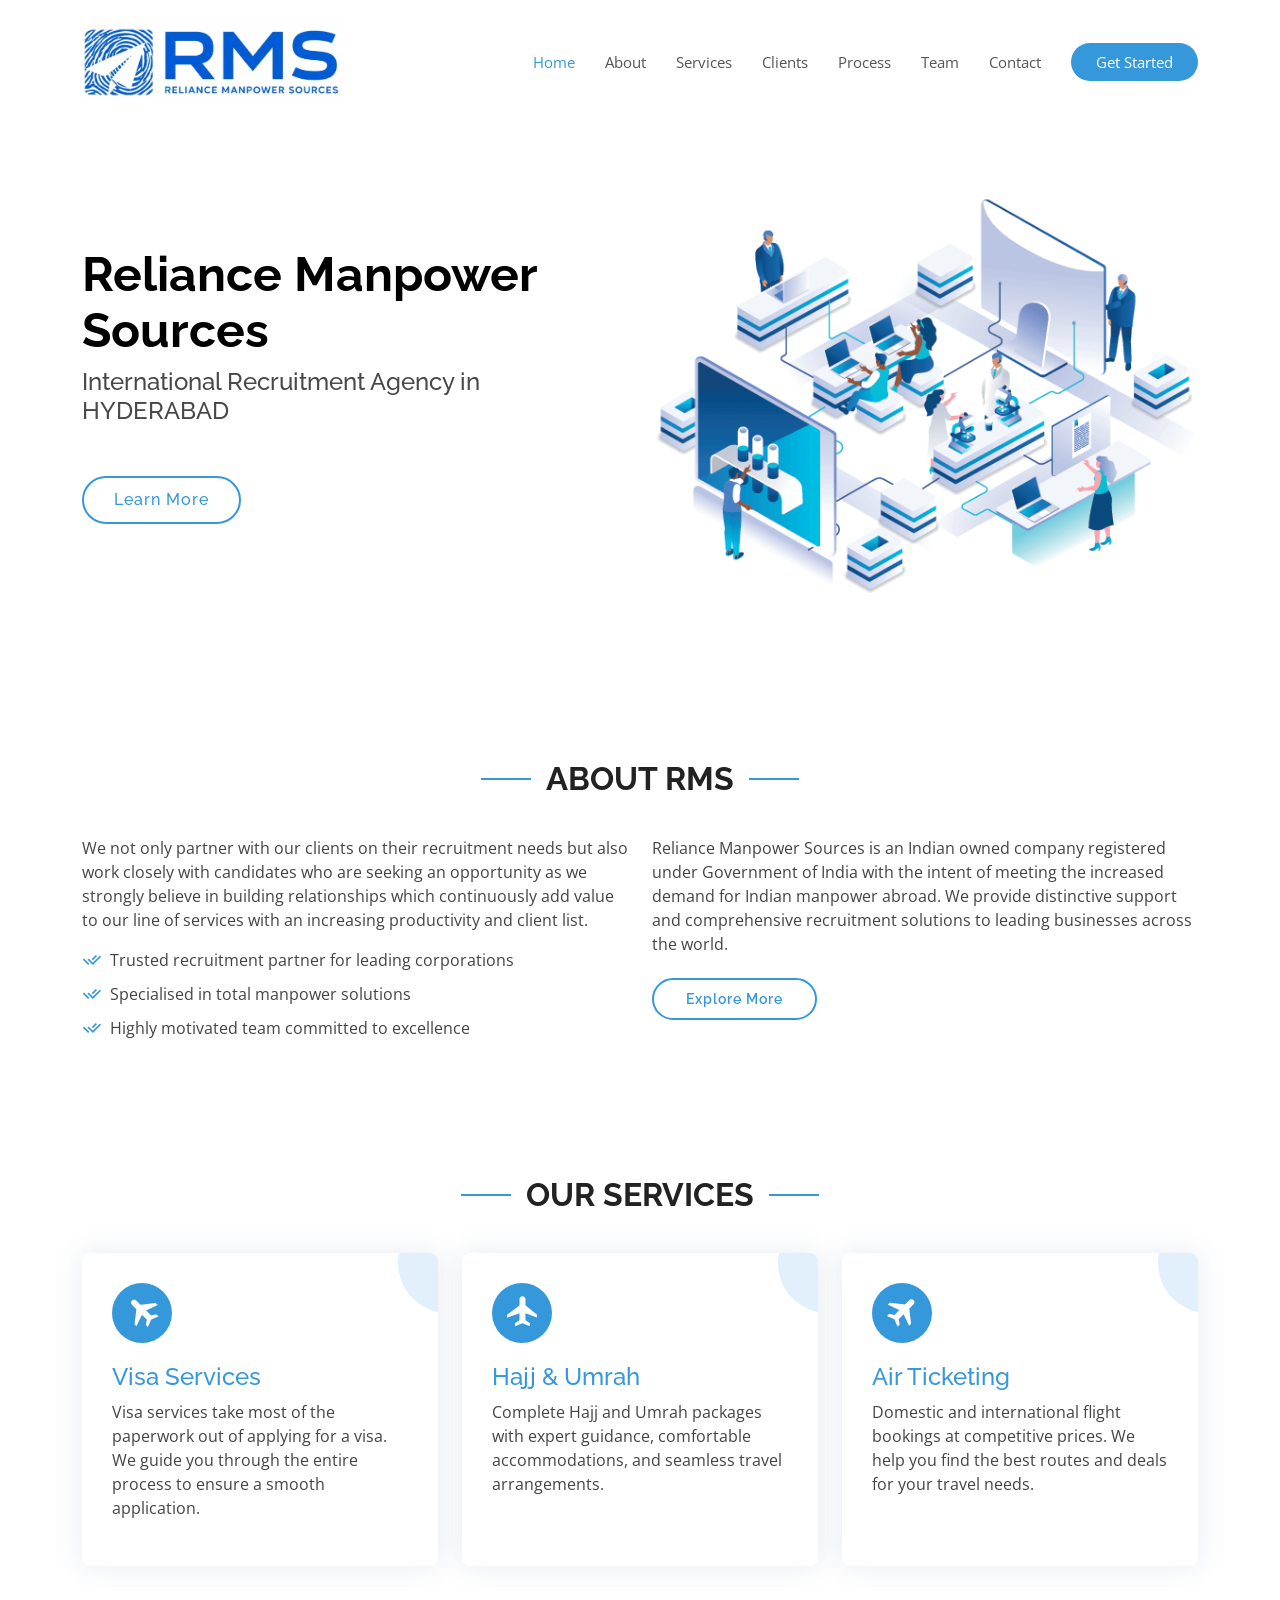
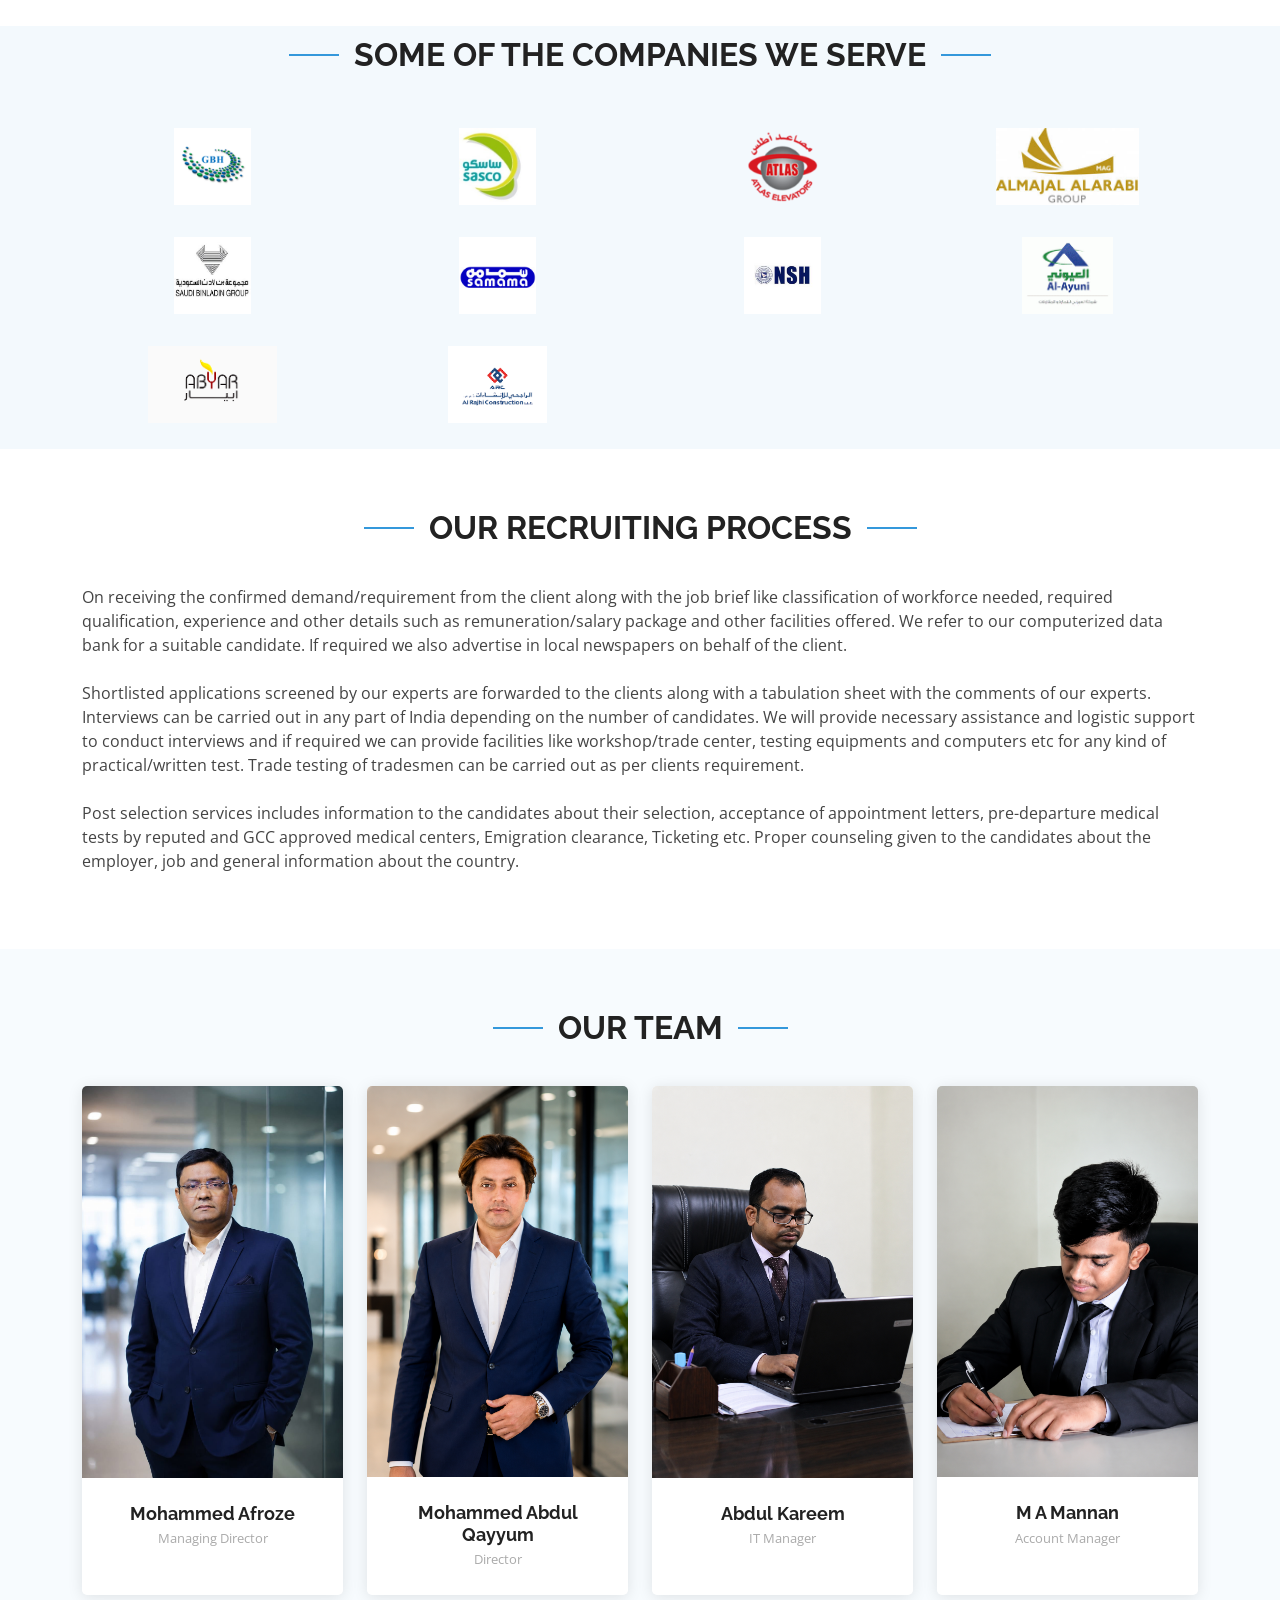
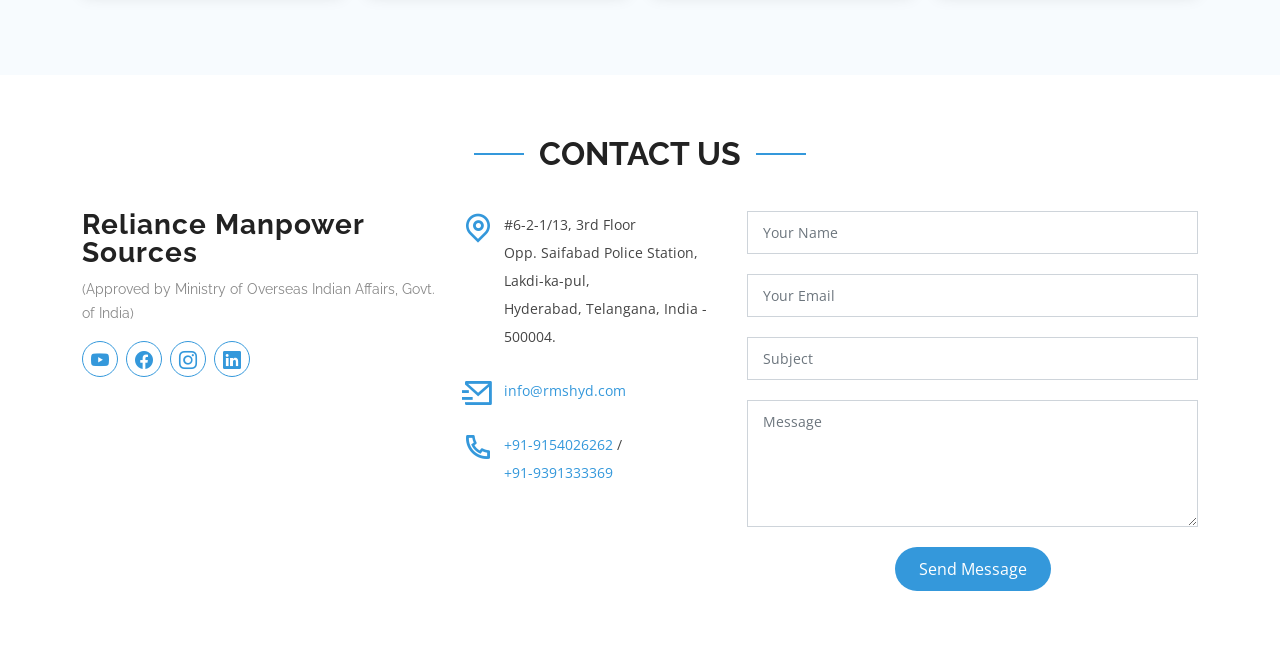
==== commit 92ee8d0b: "updated site" ====
--- a/index.html
+++ b/index.html
@@ -30,10 +30,9 @@
   <!-- Template Main CSS File -->
   <link href="assets/css/style.css" rel="stylesheet">
 
-  <!-- ===== ADDED CUSTOM STYLES FOR CLIENT LOGOS ===== -->
+  
   <style>
-    /* Make client logos larger and clearer */
-    #clients .client-logo {
+      #clients .client-logo {
       max-height: 85px;
       width: auto;
       object-fit: contain;
@@ -43,7 +42,7 @@
     #clients .client-logo:hover {
       transform: scale(1.08);
     }
-    /* Center logos vertically and horizontally */
+   
     #clients .col-lg-3,
     #clients .col-md-4,
     #clients .col-6 {
@@ -67,8 +66,8 @@
 
       <div class="logo">
     <a href="index.html">
-        <!-- INCREASED LOGO SIZE: added style="max-height: 80px; width: auto;" -->
-        <img src="assets/img/logo1.jpeg" alt="RMS Logo" class="img-fluid" style="max-height: 80px; width: auto;">
+        
+        <img src="assets/img/logo1.webp" alt="RMS Logo" class="img-fluid" style="max-height: 80px; width: auto;">
     </a>
 </div>
 
@@ -176,7 +175,7 @@
       </div>
     </section><!-- End Services Section -->
 
-    <!-- ======= Clients Section – LOGOS NOW LARGER ======= -->
+    <!-- ======= Clients Section ======= -->
     <section id="clients" class="clients section-bg">
       <div class="container">
 
@@ -258,8 +257,8 @@
                 <img src="assets/img/team/afroze.jpeg" class="img-fluid" alt="Mohammed Afroze">
                 <div class="social">
                   <a href="#"><i class="bi bi-twitter"></i></a>
-                  <a href="#"><i class="bi bi-facebook"></i></a>
-                  <a href="#"><i class="bi bi-instagram"></i></a>
+                  <a href="https://www.facebook.com/share/1G4mD1wxhZ/"><i class="bi bi-facebook"></i></a>
+                  <a href="https://www.instagram.com/mohammed_afroze_?igsh=dG9lNDMybTNkZ2Jw"><i class="bi bi-instagram"></i></a>
                   <a href="#"><i class="bi bi-linkedin"></i></a>
                 </div>
               </div>
@@ -403,7 +402,7 @@
   </main><!-- End #main -->
 
   <!-- ======= Footer ======= -->
-  <footer id="footer">
+  <!-- <footer id="footer">
     <div class="container">
       <div class="row d-flex align-items-center">
         <div class="col-lg-6 text-lg-left text-center">
@@ -421,7 +420,7 @@
         </div>
       </div>
     </div>
-  </footer><!-- End Footer -->
+  </footer>End Footer -->
 
   <a href="#" class="back-to-top d-flex align-items-center justify-content-center"><i class="bi bi-arrow-up-short"></i></a>
 
@@ -436,7 +435,7 @@
 
   <!-- Template Main JS File -->
   <script src="assets/js/main.js"></script>
-  <script type="text/javascript" src="https://form.jotform.com/jsform/262112398664057"></script>
+  <!-- <script type="text/javascript" src="https://form.jotform.com/jsform/262112398664057"></script> -->
 
 </body>
 
--- a/assets/css/style.css
+++ b/assets/css/style.css
@@ -425,6 +425,433 @@
 /*--------------------------------------------------------------
 # Clients
 --------------------------------------------------------------*/
+/*--------------------------------------------------------------
+# General
+--------------------------------------------------------------*/
+body {
+  font-family: "Open Sans", sans-serif;
+  color: #444444;
+}
+
+a {
+  color: #3498db;
+  text-decoration: none;
+}
+
+a:hover {
+  color: #5faee3;
+  text-decoration: none;
+}
+
+h1, h2, h3, h4, h5, h6 {
+  font-family: "Raleway", sans-serif;
+}
+
+/*--------------------------------------------------------------
+# Back to top button
+--------------------------------------------------------------*/
+.back-to-top {
+  position: fixed;
+  visibility: hidden;
+  opacity: 0;
+  right: 15px;
+  bottom: 15px;
+  z-index: 996;
+  background: #3498db;
+  width: 40px;
+  height: 40px;
+  border-radius: 4px;
+  transition: all 0.4s;
+}
+.back-to-top i {
+  font-size: 28px;
+  color: #fff;
+  line-height: 0;
+}
+.back-to-top:hover {
+  background: #57aae1;
+  color: #fff;
+}
+.back-to-top.active {
+  visibility: visible;
+  opacity: 1;
+}
+
+/*--------------------------------------------------------------
+# Disable AOS delay on mobile
+--------------------------------------------------------------*/
+@media screen and (max-width: 768px) {
+  [data-aos-delay] {
+    transition-delay: 0 !important;
+  }
+}
+/*--------------------------------------------------------------
+# Header
+--------------------------------------------------------------*/
+#header {
+  z-index: 997;
+  transition: all 0.5s;
+  padding: 22px 0;
+  background: #fff;
+}
+#header.header-scrolled {
+  box-shadow: 0px 2px 15px rgba(0, 0, 0, 0.1);
+  padding: 12px 0;
+}
+#header .logo h1 {
+  font-size: 30px;
+  margin: 0;
+  padding: 0;
+  line-height: 1;
+  font-weight: 700;
+  letter-spacing: 1px;
+}
+#header .logo h1 a, #header .logo h1 a:hover {
+  color: #222222;
+  text-decoration: none;
+}
+#header .logo img {
+  padding: 0;
+  margin: 0;
+  max-height: 40px;
+}
+
+
+/*--------------------------------------------------------------
+# Navigation Menu
+--------------------------------------------------------------*/
+/**
+* Desktop Navigation 
+*/
+.navbar {
+  padding: 0;
+}
+.navbar ul {
+  margin: 0;
+  padding: 0;
+  display: flex;
+  list-style: none;
+  align-items: center;
+}
+.navbar li {
+  position: relative;
+}
+.navbar a, .navbar a:focus {
+  display: flex;
+  align-items: center;
+  justify-content: space-between;
+  padding: 10px 0 10px 30px;
+  font-size: 15px;
+  font-weight: 400;
+  color: #555555;
+  white-space: nowrap;
+  transition: 0.3s;
+}
+.navbar a i, .navbar a:focus i {
+  font-size: 12px;
+  line-height: 0;
+  margin-left: 5px;
+}
+.navbar a:hover, .navbar .active, .navbar .active:focus, .navbar li:hover > a {
+  color: #3498db;
+}
+.navbar .getstarted, .navbar .getstarted:focus {
+  background: #3498db;
+  padding: 8px 25px;
+  margin-left: 30px;
+  border-radius: 50px;
+  color: #fff;
+}
+.navbar .getstarted:hover, .navbar .getstarted:focus:hover {
+  color: #fff;
+  background: #4aa3df;
+}
+.navbar .dropdown ul {
+  display: block;
+  position: absolute;
+  left: 30px;
+  top: calc(100% + 30px);
+  margin: 0;
+  padding: 10px 0;
+  z-index: 99;
+  opacity: 0;
+  visibility: hidden;
+  background: #fff;
+  box-shadow: 0px 0px 30px rgba(127, 137, 161, 0.25);
+  transition: 0.3s;
+  border-radius: 4px;
+}
+.navbar .dropdown ul li {
+  min-width: 200px;
+}
+.navbar .dropdown ul a {
+  padding: 10px 20px;
+  font-size: 14px;
+}
+.navbar .dropdown ul a i {
+  font-size: 12px;
+}
+.navbar .dropdown ul a:hover, .navbar .dropdown ul .active:hover, .navbar .dropdown ul li:hover > a {
+  color: #3498db;
+}
+.navbar .dropdown:hover > ul {
+  opacity: 1;
+  top: 100%;
+  visibility: visible;
+}
+.navbar .dropdown .dropdown ul {
+  top: 0;
+  left: calc(100% - 30px);
+  visibility: hidden;
+}
+.navbar .dropdown .dropdown:hover > ul {
+  opacity: 1;
+  top: 0;
+  left: 100%;
+  visibility: visible;
+}
+@media (max-width: 1366px) {
+  .navbar .dropdown .dropdown ul {
+    left: -90%;
+  }
+  .navbar .dropdown .dropdown:hover > ul {
+    left: -100%;
+  }
+}
+
+/**
+* Mobile Navigation 
+*/
+.mobile-nav-toggle {
+  color: #222222;
+  font-size: 28px;
+  cursor: pointer;
+  display: none;
+  line-height: 0;
+  transition: 0.5s;
+}
+.mobile-nav-toggle.bi-x {
+  color: #fff;
+}
+
+@media (max-width: 991px) {
+  .mobile-nav-toggle {
+    display: block;
+  }
+
+  .navbar ul {
+    display: none;
+  }
+}
+.navbar-mobile {
+  position: fixed;
+  overflow: hidden;
+  top: 0;
+  right: 0;
+  left: 0;
+  bottom: 0;
+  background: rgba(9, 9, 9, 0.9);
+  transition: 0.3s;
+  z-index: 999;
+}
+.navbar-mobile .mobile-nav-toggle {
+  position: absolute;
+  top: 15px;
+  right: 15px;
+}
+.navbar-mobile ul {
+  display: block;
+  position: absolute;
+  top: 55px;
+  right: 15px;
+  bottom: 15px;
+  left: 15px;
+  padding: 10px 0;
+  border-radius: 8px;
+  background-color: #fff;
+  overflow-y: auto;
+  transition: 0.3s;
+}
+.navbar-mobile a, .navbar-mobile a:focus {
+  padding: 10px 20px;
+  font-size: 15px;
+  color: #222222;
+}
+.navbar-mobile a:hover, .navbar-mobile .active, .navbar-mobile li:hover > a {
+  color: #3498db;
+}
+.navbar-mobile .getstarted, .navbar-mobile .getstarted:focus {
+  margin: 15px;
+}
+.navbar-mobile .dropdown ul {
+  position: static;
+  display: none;
+  margin: 10px 20px;
+  padding: 10px 0;
+  z-index: 99;
+  opacity: 1;
+  visibility: visible;
+  background: #fff;
+  box-shadow: 0px 0px 30px rgba(127, 137, 161, 0.25);
+}
+.navbar-mobile .dropdown ul li {
+  min-width: 200px;
+}
+.navbar-mobile .dropdown ul a {
+  padding: 10px 20px;
+}
+.navbar-mobile .dropdown ul a i {
+  font-size: 12px;
+}
+.navbar-mobile .dropdown ul a:hover, .navbar-mobile .dropdown ul .active:hover, .navbar-mobile .dropdown ul li:hover > a {
+  color: #3498db;
+}
+.navbar-mobile .dropdown > .dropdown-active {
+  display: block;
+}
+
+/*--------------------------------------------------------------
+# Hero Section
+--------------------------------------------------------------*/
+#hero {
+  width: 100%;
+  height: 70vh;
+  margin-top: 70px;
+}
+#hero h1 {
+  margin: 0 0 10px 0;
+  font-size: 48px;
+  font-weight: 700;
+  line-height: 56px;
+  color: black;
+}
+#hero h2 {
+  color: #484848;
+  margin-bottom: 50px;
+  font-size: 24px;
+}
+#hero .btn-get-started {
+  font-family: "Raleway", sans-serif;
+  font-weight: 500;
+  font-size: 16px;
+  letter-spacing: 1px;
+  display: inline-block;
+  padding: 10px 30px;
+  border-radius: 50px;
+  transition: 0.5s;
+  color: #3498db;
+  border: 2px solid #3498db;
+}
+#hero .btn-get-started:hover {
+  background: #3498db;
+  color: #fff;
+}
+#hero .animated {
+  animation: up-down 2s ease-in-out infinite alternate-reverse both;
+}
+@media (min-width: 1024px) {
+  #hero {
+    background-attachment: fixed;
+  }
+}
+@media (max-width: 991px) {
+  #hero {
+    height: 100vh;
+  }
+  #hero .animated {
+    -webkit-animation: none;
+    animation: none;
+  }
+  #hero .hero-img {
+    text-align: center;
+  }
+  #hero .hero-img img {
+    width: 50%;
+  }
+}
+@media (max-width: 768px) {
+  #hero {
+    margin-top: 20px;
+  }
+  #hero h1 {
+    font-size: 28px;
+    line-height: 36px;
+  }
+  #hero h2 {
+    font-size: 18px;
+    line-height: 24px;
+    margin-bottom: 30px;
+  }
+  #hero .hero-img img {
+    width: 70%;
+  }
+}
+@media (max-width: 575px) {
+  #hero .hero-img img {
+    width: 80%;
+  }
+}
+
+@-webkit-keyframes up-down {
+  0% {
+    transform: translateY(10px);
+  }
+  100% {
+    transform: translateY(-10px);
+  }
+}
+
+@keyframes up-down {
+  0% {
+    transform: translateY(10px);
+  }
+  100% {
+    transform: translateY(-10px);
+  }
+}
+/*--------------------------------------------------------------
+# Sections General
+--------------------------------------------------------------*/
+section {
+  padding: 60px 0;
+  overflow: hidden;
+}
+
+.section-bg {
+  background-color: #f7fbfe;
+}
+
+.section-title {
+  text-align: center;
+  padding-bottom: 30px;
+}
+.section-title h2 {
+  font-size: 32px;
+  font-weight: bold;
+  text-transform: uppercase;
+  position: relative;
+  color: #222222;
+}
+.section-title h2::before, .section-title h2::after {
+  content: "";
+  width: 50px;
+  height: 2px;
+  background: #3498db;
+  display: inline-block;
+}
+.section-title h2::before {
+  margin: 0 15px 10px 0;
+}
+.section-title h2::after {
+  margin: 0 0 10px 15px;
+}
+.section-title p {
+  margin: 15px 0 0 0;
+}
+
+/*--------------------------------------------------------------
+# Clients 
+--------------------------------------------------------------*/
 .clients {
   background: #f3f9fd;
   padding: 10px 0;
@@ -437,13 +864,13 @@
 }
 .clients img {
   width: 50%;
-  filter: grayscale(100);
+  /* removed filter: grayscale(100); – now full colour immediately */
   transition: all 0.4s ease-in-out;
   display: inline-block;
   padding: 10px 0;
 }
 .clients img:hover {
-  filter: none;
+  /* removed filter: none; – not needed anymore */
   transform: scale(1.1);
 }
 @media (max-width: 768px) {
@@ -1375,4 +1802,924 @@
 }
 #footer .footer-links a:hover {
   color: #3498db;
+}
+
+/*--------------------------------------------------------------
+# About Us
+--------------------------------------------------------------*/
+.about .content h3 {
+  font-weight: 600;
+  font-size: 26px;
+}
+.about .content ul {
+  list-style: none;
+  padding: 0;
+}
+.about .content ul li {
+  padding-left: 28px;
+  position: relative;
+}
+.about .content ul li + li {
+  margin-top: 10px;
+}
+.about .content ul i {
+  position: absolute;
+  left: 0;
+  top: 2px;
+  font-size: 20px;
+  color: #3498db;
+  line-height: 1;
+}
+.about .content p:last-child {
+  margin-bottom: 0;
+}
+.about .content .btn-learn-more {
+  font-family: "Raleway", sans-serif;
+  font-weight: 600;
+  font-size: 14px;
+  letter-spacing: 1px;
+  display: inline-block;
+  padding: 12px 32px;
+  border-radius: 50px;
+  transition: 0.3s;
+  line-height: 1;
+  color: #3498db;
+  -webkit-animation-delay: 0.8s;
+  animation-delay: 0.8s;
+  margin-top: 6px;
+  border: 2px solid #3498db;
+}
+.about .content .btn-learn-more:hover {
+  background: #3498db;
+  color: #fff;
+  text-decoration: none;
+}
+
+/*--------------------------------------------------------------
+# Counts
+--------------------------------------------------------------*/
+.counts {
+  padding-top: 0;
+}
+.counts .content {
+  padding: 0;
+}
+.counts .content h3 {
+  font-weight: 700;
+  font-size: 34px;
+  color: #222222;
+}
+.counts .content p {
+  margin-bottom: 0;
+}
+.counts .content .count-box {
+  padding: 20px 0;
+  width: 100%;
+}
+.counts .content .count-box i {
+  display: block;
+  font-size: 36px;
+  color: #3498db;
+  float: left;
+  line-height: 0;
+}
+.counts .content .count-box span {
+  font-size: 36px;
+  line-height: 30px;
+  display: block;
+  font-weight: 700;
+  color: #222222;
+  margin-left: 50px;
+}
+.counts .content .count-box p {
+  padding: 15px 0 0 0;
+  margin: 0 0 0 50px;
+  font-family: "Raleway", sans-serif;
+  font-size: 14px;
+  color: #484848;
+}
+.counts .content .count-box a {
+  font-weight: 600;
+  display: block;
+  margin-top: 20px;
+  color: #484848;
+  font-size: 15px;
+  font-family: "Poppins", sans-serif;
+  transition: ease-in-out 0.3s;
+}
+.counts .content .count-box a:hover {
+  color: #6f6f6f;
+}
+@media (max-width: 1024px) {
+  .counts .image {
+    text-align: center;
+  }
+  .counts .image img {
+    max-width: 70%;
+  }
+}
+@media (max-width: 667px) {
+  .counts .image img {
+    max-width: 100%;
+  }
+}
+
+/*--------------------------------------------------------------
+# Services
+--------------------------------------------------------------*/
+.services .icon-box {
+  padding: 30px;
+  position: relative;
+  overflow: hidden;
+  background: #fff;
+  box-shadow: 0 0 29px 0 rgba(68, 88, 144, 0.12);
+  transition: all 0.3s ease-in-out;
+  border-radius: 8px;
+  z-index: 1;
+}
+.services .icon-box::before {
+  content: "";
+  position: absolute;
+  background: #e1f0fa;
+  right: -60px;
+  top: -40px;
+  width: 100px;
+  height: 100px;
+  border-radius: 50px;
+  transition: all 0.3s;
+  z-index: -1;
+}
+.services .icon-box:hover::before {
+  background: #3498db;
+  right: 0;
+  top: 0;
+  width: 100%;
+  height: 100%;
+  border-radius: 0px;
+}
+.services .icon {
+  margin: 0 auto 20px auto;
+  padding-top: 10px;
+  display: inline-block;
+  text-align: center;
+  border-radius: 50%;
+  width: 60px;
+  height: 60px;
+  background: #3498db;
+  transition: all 0.3s ease-in-out;
+}
+.services .icon i {
+  font-size: 36px;
+  line-height: 1;
+  color: #fff;
+}
+.services .title {
+  font-weight: 700;
+  margin-bottom: 15px;
+  font-size: 18px;
+}
+.services .title a {
+  color: #111;
+}
+.services .description {
+  font-size: 15px;
+  line-height: 28px;
+  margin-bottom: 0;
+}
+.services .icon-box:hover .title a, .services .icon-box:hover .description {
+  color: #fff;
+}
+.services .icon-box:hover .icon {
+  background: #fff;
+}
+.services .icon-box:hover .icon i {
+  color: #3498db;
+}
+
+/*--------------------------------------------------------------
+# More Services
+--------------------------------------------------------------*/
+.more-services {
+  padding-top: 20px;
+}
+.more-services .card {
+  border: 0;
+  padding: 160px 20px 20px 20px;
+  position: relative;
+  width: 100%;
+  background-size: cover;
+  background-repeat: no-repeat;
+  background-position: center center;
+}
+.more-services .card-body {
+  z-index: 10;
+  background: rgba(255, 255, 255, 0.9);
+  padding: 15px 30px;
+  box-shadow: 0px 2px 15px rgba(0, 0, 0, 0.1);
+  transition: 0.3s;
+  transition: ease-in-out 0.4s;
+  border-radius: 5px;
+}
+.more-services .card-title {
+  font-weight: 700;
+  text-align: center;
+  margin-bottom: 15px;
+}
+.more-services .card-title a {
+  color: #222222;
+}
+.more-services .card-text {
+  color: #5e5e5e;
+}
+.more-services .read-more a {
+  color: #777777;
+  text-transform: uppercase;
+  font-weight: 600;
+  font-size: 12px;
+  transition: 0.4s;
+}
+.more-services .read-more a:hover {
+  text-decoration: underline;
+}
+.more-services .card:hover .card-body {
+  background: #3498db;
+}
+.more-services .card:hover .read-more a, .more-services .card:hover .card-title, .more-services .card:hover .card-title a, .more-services .card:hover .card-text {
+  color: #fff;
+}
+
+/*--------------------------------------------------------------
+# Features
+--------------------------------------------------------------*/
+.features .icon-box {
+  display: flex;
+  align-items: center;
+  padding: 20px;
+  background: #f6f6f6;
+  transition: ease-in-out 0.3s;
+}
+.features .icon-box i {
+  font-size: 32px;
+  padding-right: 10px;
+  line-height: 1;
+}
+.features .icon-box h3 {
+  font-weight: 700;
+  margin: 0;
+  padding: 0;
+  line-height: 1;
+  font-size: 16px;
+}
+.features .icon-box h3 a {
+  color: #222222;
+  transition: ease-in-out 0.3s;
+}
+.features .icon-box h3 a:hover {
+  color: #3498db;
+}
+.features .icon-box:hover {
+  background: #eef7fc;
+}
+
+/*--------------------------------------------------------------
+# Testimonials
+--------------------------------------------------------------*/
+.testimonials .testimonial-wrap {
+  padding-left: 50px;
+}
+.testimonials .testimonials-carousel, .testimonials .testimonials-slider {
+  overflow: hidden;
+}
+.testimonials .testimonial-item {
+  box-sizing: content-box;
+  padding: 30px 30px 30px 60px;
+  margin: 30px 15px;
+  min-height: 200px;
+  box-shadow: 0px 2px 12px rgba(0, 0, 0, 0.08);
+  position: relative;
+  background: #fff;
+}
+.testimonials .testimonial-item .testimonial-img {
+  width: 90px;
+  border-radius: 10px;
+  border: 6px solid #fff;
+  position: absolute;
+  left: -45px;
+}
+.testimonials .testimonial-item h3 {
+  font-size: 18px;
+  font-weight: bold;
+  margin: 10px 0 5px 0;
+  color: #111;
+}
+.testimonials .testimonial-item h4 {
+  font-size: 14px;
+  color: #999;
+  margin: 0;
+}
+.testimonials .testimonial-item .quote-icon-left, .testimonials .testimonial-item .quote-icon-right {
+  color: #e1f0fa;
+  font-size: 26px;
+}
+.testimonials .testimonial-item .quote-icon-left {
+  display: inline-block;
+  left: -5px;
+  position: relative;
+}
+.testimonials .testimonial-item .quote-icon-right {
+  display: inline-block;
+  right: -5px;
+  position: relative;
+  top: 10px;
+}
+.testimonials .testimonial-item p {
+  font-style: italic;
+  margin: 15px auto 15px auto;
+}
+.testimonials .swiper-pagination {
+  margin-top: 20px;
+  position: relative;
+}
+.testimonials .swiper-pagination .swiper-pagination-bullet {
+  width: 12px;
+  height: 12px;
+  background-color: #fff;
+  opacity: 1;
+  border: 1px solid #3498db;
+}
+.testimonials .swiper-pagination .swiper-pagination-bullet-active {
+  background-color: #3498db;
+}
+@media (max-width: 767px) {
+  .testimonials .testimonial-wrap {
+    padding-left: 0;
+  }
+  .testimonials .testimonials-carousel, .testimonials .testimonials-slider {
+    overflow: hidden;
+  }
+  .testimonials .testimonial-item {
+    padding: 30px;
+    margin: 15px;
+  }
+  .testimonials .testimonial-item .testimonial-img {
+    position: static;
+    left: auto;
+  }
+}
+
+/*--------------------------------------------------------------
+# Portfolio
+--------------------------------------------------------------*/
+.portfolio .portfolio-item {
+  margin-bottom: 30px;
+}
+.portfolio #portfolio-flters {
+  padding: 0;
+  margin: 0 auto 20px auto;
+  list-style: none;
+  text-align: center;
+}
+.portfolio #portfolio-flters li {
+  cursor: pointer;
+  display: inline-block;
+  padding: 8px 15px 10px 15px;
+  font-size: 14px;
+  font-weight: 600;
+  line-height: 1;
+  text-transform: uppercase;
+  color: #222222;
+  margin-bottom: 5px;
+  transition: all 0.3s ease-in-out;
+  border-radius: 3px;
+}
+.portfolio #portfolio-flters li:hover, .portfolio #portfolio-flters li.filter-active {
+  color: #fff;
+  background: #3498db;
+}
+.portfolio #portfolio-flters li:last-child {
+  margin-right: 0;
+}
+.portfolio .portfolio-wrap {
+  transition: 0.3s;
+  position: relative;
+  overflow: hidden;
+  z-index: 1;
+  background: rgba(34, 34, 34, 0.6);
+}
+.portfolio .portfolio-wrap::before {
+  content: "";
+  background: rgba(34, 34, 34, 0.6);
+  position: absolute;
+  left: 0;
+  right: 0;
+  top: 0;
+  bottom: 0;
+  transition: all ease-in-out 0.3s;
+  z-index: 2;
+  opacity: 0;
+}
+.portfolio .portfolio-wrap img {
+  transition: all ease-in-out 0.3s;
+}
+.portfolio .portfolio-wrap .portfolio-info {
+  opacity: 0;
+  position: absolute;
+  top: 0;
+  left: 0;
+  right: 0;
+  bottom: 0;
+  z-index: 3;
+  transition: all ease-in-out 0.3s;
+  display: flex;
+  flex-direction: column;
+  justify-content: flex-end;
+  align-items: flex-start;
+  padding: 20px;
+}
+.portfolio .portfolio-wrap .portfolio-info h4 {
+  font-size: 20px;
+  color: #fff;
+  font-weight: 600;
+}
+.portfolio .portfolio-wrap .portfolio-info p {
+  color: rgba(255, 255, 255, 0.7);
+  font-size: 14px;
+  text-transform: uppercase;
+  padding: 0;
+  margin: 0;
+  font-style: italic;
+}
+.portfolio .portfolio-wrap .portfolio-links {
+  text-align: center;
+  z-index: 4;
+}
+.portfolio .portfolio-wrap .portfolio-links a {
+  color: #fff;
+  margin: 0 5px 0 0;
+  font-size: 28px;
+  display: inline-block;
+  transition: 0.3s;
+}
+.portfolio .portfolio-wrap .portfolio-links a:hover {
+  color: #3498db;
+}
+.portfolio .portfolio-wrap:hover::before {
+  opacity: 1;
+}
+.portfolio .portfolio-wrap:hover img {
+  transform: scale(1.2);
+}
+.portfolio .portfolio-wrap:hover .portfolio-info {
+  opacity: 1;
+}
+
+/*--------------------------------------------------------------
+# Portfolio Details
+--------------------------------------------------------------*/
+.portfolio-details {
+  padding-top: 40px;
+}
+.portfolio-details .portfolio-details-slider img {
+  width: 100%;
+}
+.portfolio-details .portfolio-details-slider .swiper-pagination {
+  margin-top: 20px;
+  position: relative;
+}
+.portfolio-details .portfolio-details-slider .swiper-pagination .swiper-pagination-bullet {
+  width: 12px;
+  height: 12px;
+  background-color: #fff;
+  opacity: 1;
+  border: 1px solid #3498db;
+}
+.portfolio-details .portfolio-details-slider .swiper-pagination .swiper-pagination-bullet-active {
+  background-color: #3498db;
+}
+.portfolio-details .portfolio-info {
+  padding: 30px;
+  box-shadow: 0px 0 30px rgba(34, 34, 34, 0.08);
+}
+.portfolio-details .portfolio-info h3 {
+  font-size: 22px;
+  font-weight: 700;
+  margin-bottom: 20px;
+  padding-bottom: 20px;
+  border-bottom: 1px solid #eee;
+}
+.portfolio-details .portfolio-info ul {
+  list-style: none;
+  padding: 0;
+  font-size: 15px;
+}
+.portfolio-details .portfolio-info ul li + li {
+  margin-top: 10px;
+}
+.portfolio-details .portfolio-description {
+  padding-top: 30px;
+}
+.portfolio-details .portfolio-description h2 {
+  font-size: 26px;
+  font-weight: 700;
+  margin-bottom: 20px;
+}
+.portfolio-details .portfolio-description p {
+  padding: 0;
+}
+
+/*--------------------------------------------------------------
+# Team
+--------------------------------------------------------------*/
+.team .member {
+  margin-bottom: 20px;
+  overflow: hidden;
+  text-align: center;
+  border-radius: 5px;
+  background: #fff;
+  box-shadow: 0px 2px 15px rgba(0, 0, 0, 0.1);
+}
+.team .member .member-img {
+  position: relative;
+  overflow: hidden;
+}
+.team .member .social {
+  position: absolute;
+  left: 0;
+  bottom: 0;
+  right: 0;
+  height: 40px;
+  opacity: 0;
+  transition: ease-in-out 0.3s;
+  background: rgba(255, 255, 255, 0.85);
+  display: inline-flex;
+  justify-content: center;
+  align-items: center;
+}
+.team .member .social a {
+  transition: color 0.3s;
+  color: #222222;
+  margin: 0 10px;
+  display: inline-flex;
+  justify-content: center;
+  align-items: center;
+}
+.team .member .social a i {
+  line-height: 0;
+}
+.team .member .social a:hover {
+  color: #3498db;
+}
+.team .member .social i {
+  font-size: 18px;
+  margin: 0 2px;
+}
+.team .member .member-info {
+  padding: 25px 15px;
+}
+.team .member .member-info h4 {
+  font-weight: 700;
+  margin-bottom: 5px;
+  font-size: 18px;
+  color: #222222;
+}
+.team .member .member-info span {
+  display: block;
+  font-size: 13px;
+  font-weight: 400;
+  color: #aaaaaa;
+}
+.team .member .member-info p {
+  font-style: italic;
+  font-size: 14px;
+  line-height: 26px;
+  color: #777777;
+}
+.team .member:hover .social {
+  opacity: 1;
+}
+
+/*--------------------------------------------------------------
+# Pricing
+--------------------------------------------------------------*/
+.pricing .box {
+  padding: 20px;
+  background: #f9f9f9;
+  text-align: center;
+  border-radius: 8px;
+  position: relative;
+  overflow: hidden;
+  border: 2px solid #f9f9f9;
+}
+.pricing .box h3 {
+  font-weight: 400;
+  padding: 15px;
+  margin-top: 15px;
+  font-size: 18px;
+  font-weight: 600;
+  color: #222222;
+}
+.pricing .box h4 {
+  font-size: 42px;
+  color: #3498db;
+  font-weight: 500;
+  font-family: "Open Sans", sans-serif;
+  margin-bottom: 20px;
+}
+.pricing .box h4 sup {
+  font-size: 20px;
+  top: -15px;
+  left: -3px;
+}
+.pricing .box h4 span {
+  color: #bababa;
+  font-size: 16px;
+  font-weight: 300;
+}
+.pricing .box ul {
+  padding: 0;
+  list-style: none;
+  color: #222222;
+  text-align: center;
+  line-height: 20px;
+  font-size: 14px;
+}
+.pricing .box ul li {
+  padding-bottom: 16px;
+}
+.pricing .box ul i {
+  color: #3498db;
+  font-size: 18px;
+  padding-right: 4px;
+}
+.pricing .box ul .na {
+  color: #ccc;
+  text-decoration: line-through;
+}
+.pricing .box .btn-wrap {
+  padding: 15px;
+  text-align: center;
+}
+.pricing .box .btn-buy {
+  display: inline-block;
+  padding: 10px 40px 12px 40px;
+  border-radius: 50px;
+  border: 2px solid #3498db;
+  color: #3498db;
+  font-size: 14px;
+  font-weight: 400;
+  font-family: "Raleway", sans-serif;
+  font-weight: 600;
+  transition: 0.3s;
+}
+.pricing .box .btn-buy:hover {
+  background: #3498db;
+  color: #fff;
+}
+.pricing .recommended {
+  border-color: #3498db;
+}
+.pricing .recommended .btn-buy {
+  background: #3498db;
+  color: #fff;
+}
+.pricing .recommended .btn-buy:hover {
+  background: #2383c4;
+  border-color: #2383c4;
+}
+
+/*--------------------------------------------------------------
+# F.A.Q
+--------------------------------------------------------------*/
+.faq .faq-item {
+  margin: 20px 0;
+  padding: 20px 0;
+  border-bottom: 1px solid #eeeeee;
+}
+.faq .faq-item i {
+  color: #8bc4ea;
+  font-size: 24px;
+  float: left;
+  line-height: 0;
+  padding: 13px 0 0 0;
+  margin: 0;
+}
+.faq .faq-item h4 {
+  font-size: 16px;
+  line-height: 26px;
+  font-weight: 500;
+  margin: 0 0 10px 32px;
+  font-family: "Poppins", sans-serif;
+}
+.faq .faq-item p {
+  font-size: 15px;
+}
+
+/*--------------------------------------------------------------
+# Contact
+--------------------------------------------------------------*/
+.contact .contact-about h3 {
+  font-size: 28px;
+  margin: 0 0 10px 0;
+  padding: 0;
+  line-height: 1;
+  font-weight: 700;
+  letter-spacing: 1px;
+  color: #222222;
+}
+.contact .contact-about p {
+  font-size: 14px;
+  line-height: 24px;
+  font-family: "Raleway", sans-serif;
+  color: #888;
+}
+.contact .social-links {
+  padding-bottom: 20px;
+}
+.contact .social-links a {
+  font-size: 18px;
+  display: inline-block;
+  background: #fff;
+  color: #3498db;
+  line-height: 1;
+  padding: 8px 0;
+  margin-right: 4px;
+  border-radius: 50%;
+  text-align: center;
+  width: 36px;
+  height: 36px;
+  transition: 0.3s;
+  border: 1px solid #3498db;
+}
+.contact .social-links a:hover {
+  background: #3498db;
+  color: #fff;
+}
+.contact .info {
+  color: #444444;
+}
+.contact .info i {
+  font-size: 32px;
+  color: #3498db;
+  float: left;
+  line-height: 1;
+}
+.contact .info p {
+  padding: 0 0 10px 42px;
+  line-height: 28px;
+  font-size: 14px;
+}
+.contact .php-email-form .error-message {
+  display: none;
+  color: #fff;
+  background: #ed3c0d;
+  text-align: left;
+  padding: 15px;
+  font-weight: 600;
+}
+.contact .php-email-form .error-message br + br {
+  margin-top: 25px;
+}
+.contact .php-email-form .sent-message {
+  display: none;
+  color: #fff;
+  background: #18d26e;
+  text-align: center;
+  padding: 15px;
+  font-weight: 600;
+}
+.contact .php-email-form .loading {
+  display: none;
+  background: #fff;
+  text-align: center;
+  padding: 15px;
+}
+.contact .php-email-form .loading:before {
+  content: "";
+  display: inline-block;
+  border-radius: 50%;
+  width: 24px;
+  height: 24px;
+  margin: 0 10px -6px 0;
+  border: 3px solid #18d26e;
+  border-top-color: #eee;
+  -webkit-animation: animate-loading 1s linear infinite;
+  animation: animate-loading 1s linear infinite;
+}
+.contact .php-email-form .form-group {
+  margin-bottom: 20px;
+}
+.contact .php-email-form input, .contact .php-email-form textarea {
+  border-radius: 0;
+  box-shadow: none;
+  font-size: 14px;
+  padding: 10px 15px;
+}
+.contact .php-email-form input:focus, .contact .php-email-form textarea:focus {
+  border-color: #3498db;
+}
+.contact .php-email-form button[type=submit] {
+  background: #3498db;
+  border: 0;
+  padding: 10px 24px;
+  color: #fff;
+  transition: 0.4s;
+  border-radius: 50px;
+}
+.contact .php-email-form button[type=submit]:hover {
+  background: #2383c4;
+}
+@-webkit-keyframes animate-loading {
+  0% {
+    transform: rotate(0deg);
+  }
+  100% {
+    transform: rotate(360deg);
+  }
+}
+@keyframes animate-loading {
+  0% {
+    transform: rotate(0deg);
+  }
+  100% {
+    transform: rotate(360deg);
+  }
+}
+
+/*--------------------------------------------------------------
+# Breadcrumbs
+--------------------------------------------------------------*/
+.breadcrumbs {
+  padding: 15px 0;
+  background: #f8f8f8;
+  min-height: 40px;
+  margin-top: 86px;
+}
+@media (max-width: 992px) {
+  .breadcrumbs {
+    margin-top: 72px;
+  }
+}
+.breadcrumbs h2 {
+  font-size: 28px;
+  font-weight: 400;
+  margin: 0;
+}
+.breadcrumbs ol {
+  display: flex;
+  flex-wrap: wrap;
+  list-style: none;
+  padding: 0;
+  margin: 0;
+  font-size: 14px;
+}
+@media (max-width: 992px) {
+  .breadcrumbs ol {
+    margin-top: 10px;
+  }
+}
+.breadcrumbs ol li + li {
+  padding-left: 10px;
+}
+.breadcrumbs ol li + li::before {
+  display: inline-block;
+  padding-right: 10px;
+  color: #3c3c3c;
+  content: "/";
+}
+@media (max-width: 768px) {
+  .breadcrumbs .d-flex {
+    display: block !important;
+  }
+  .breadcrumbs ol {
+    display: block;
+  }
+  .breadcrumbs ol li {
+    display: inline-block;
+  }
+}
+
+/*--------------------------------------------------------------
+# Footer
+--------------------------------------------------------------*/
+#footer {
+  background: #fff;
+  box-shadow: 0px 0px 12px 0px rgba(0, 0, 0, 0.1);
+  padding: 30px 0;
+  color: #222222;
+  font-size: 14px;
+}
+#footer .credits {
+  font-size: 13px;
+  padding-top: 5px;
+  color: #222222;
+}
+#footer .footer-links a {
+  color: #222222;
+  padding-left: 15px;
+}
+#footer .footer-links a:first-child {
+  padding-left: 0;
+}
+#footer .footer-links a:hover {
+  color: #3498db;
 }
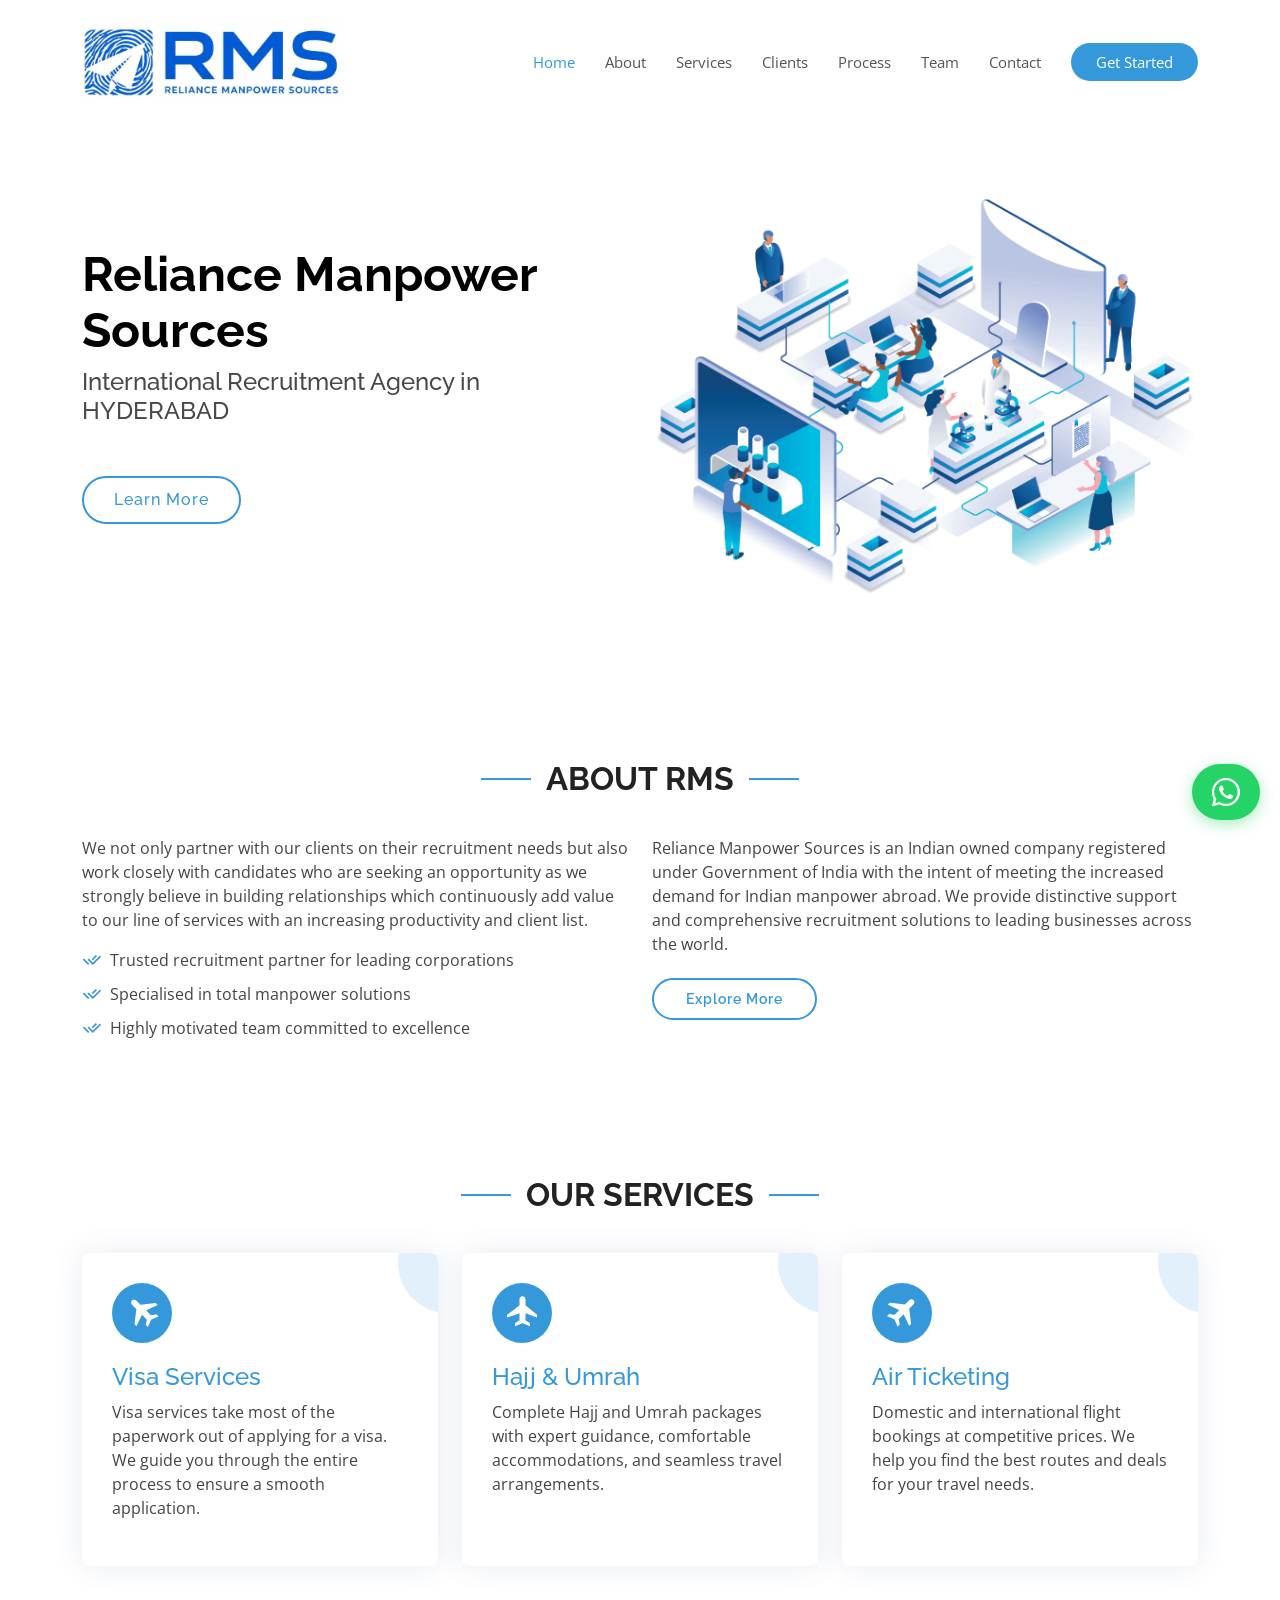
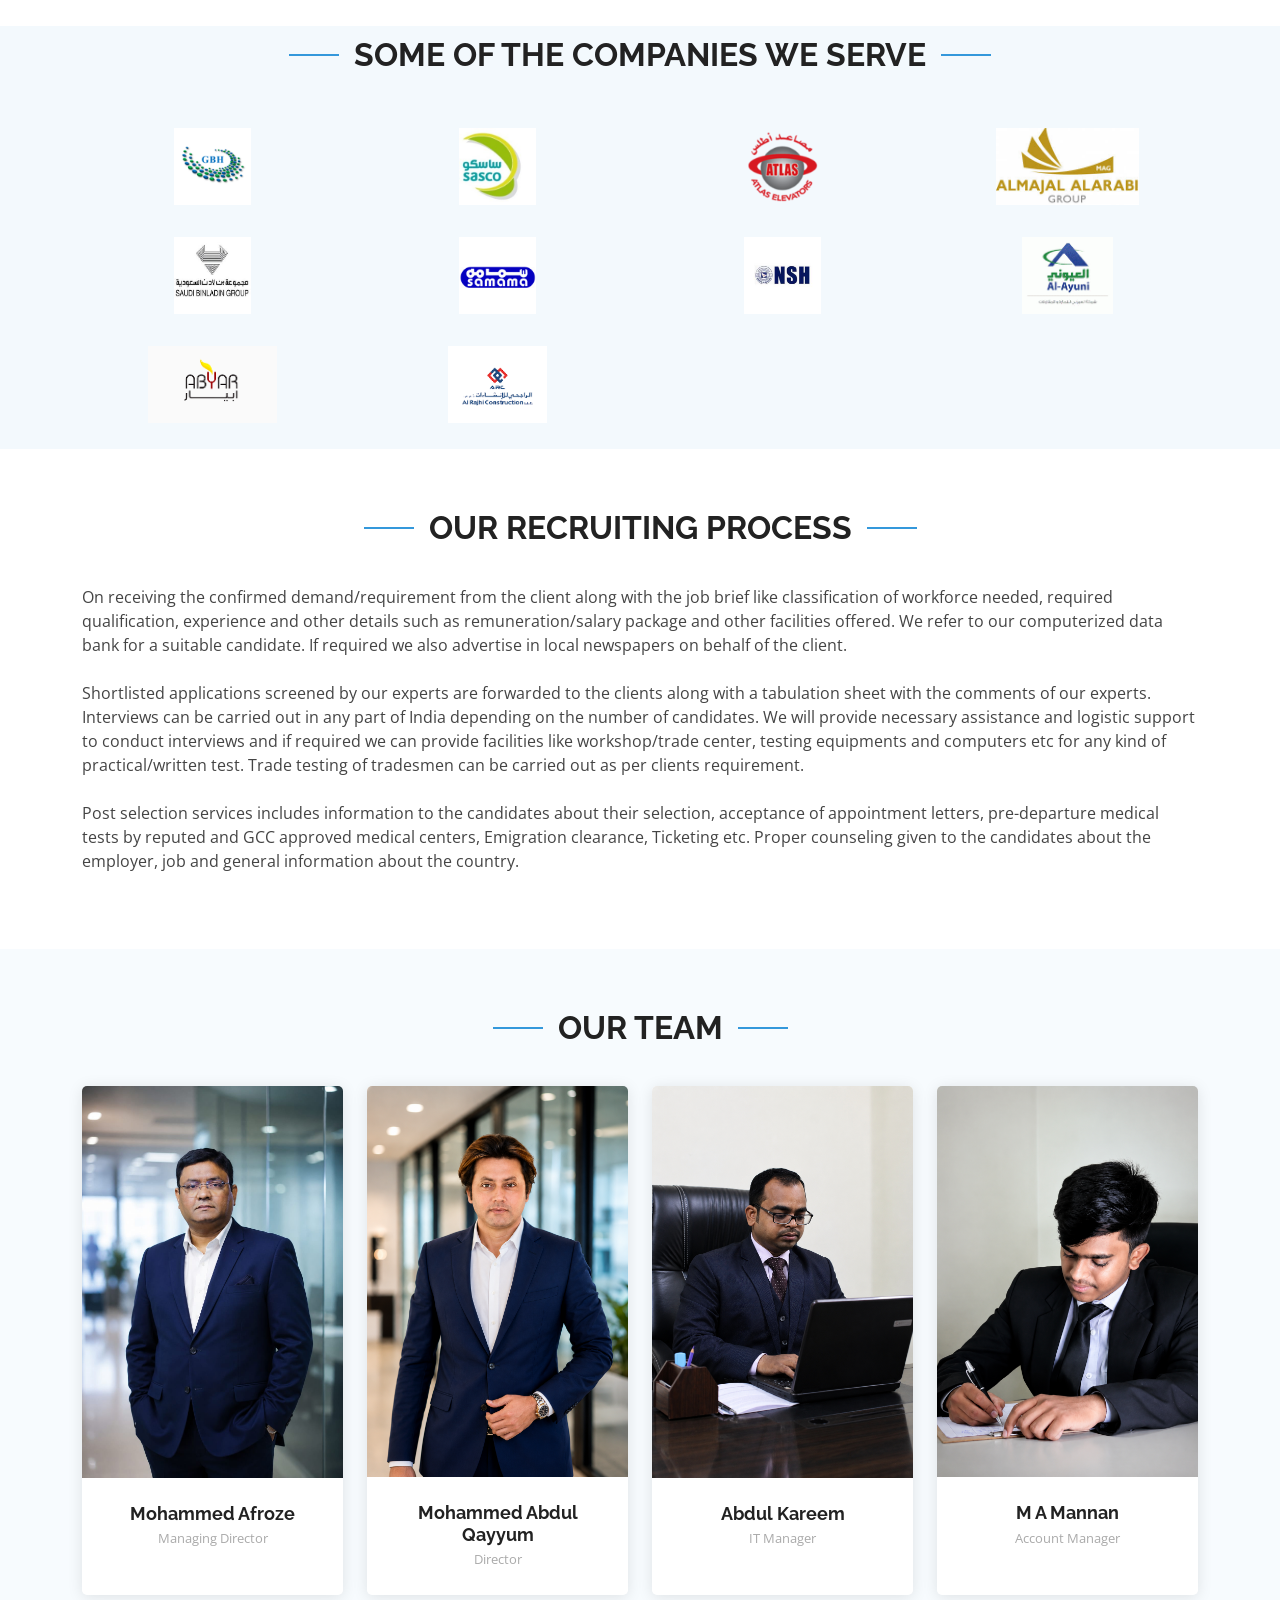
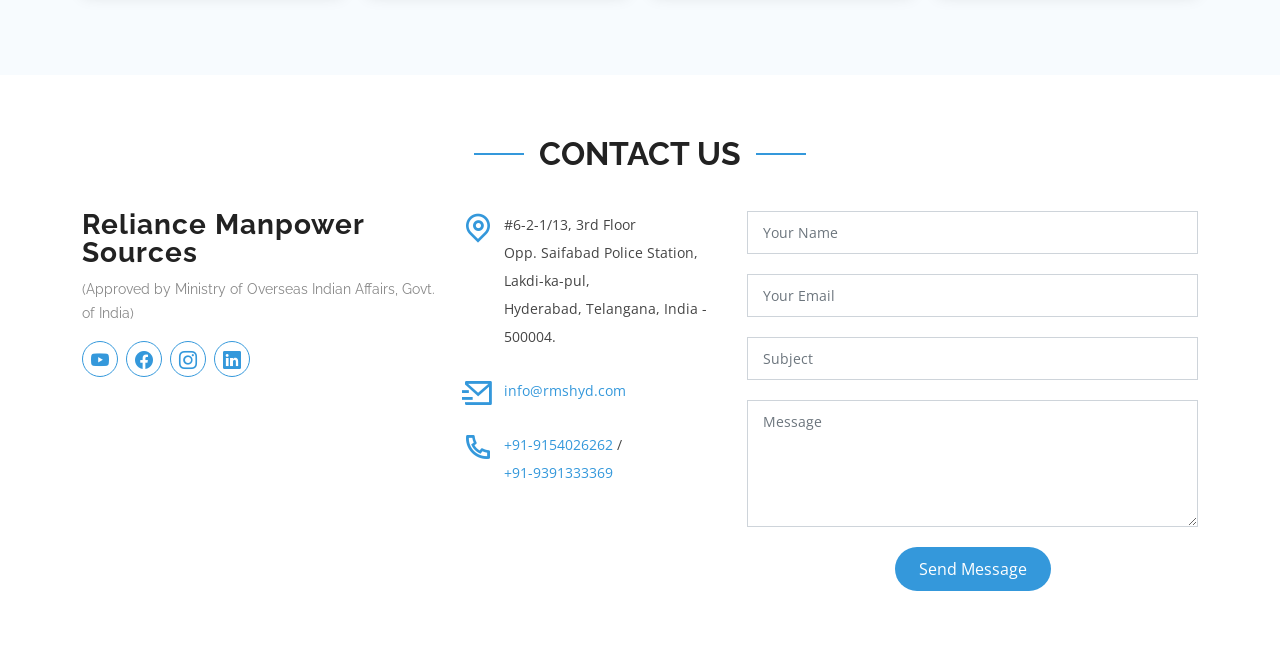
==== commit 264666c9: "Whatsapp Button" ====
--- a/index.html
+++ b/index.html
@@ -30,9 +30,8 @@
   <!-- Template Main CSS File -->
   <link href="assets/css/style.css" rel="stylesheet">
 
-  
   <style>
-      #clients .client-logo {
+    #clients .client-logo {
       max-height: 85px;
       width: auto;
       object-fit: contain;
@@ -51,9 +50,59 @@
       justify-content: center;
       padding: 12px 8px;
     }
-    .plane-left{
-    transform: rotate(315deg);
-}
+    .plane-left {
+      transform: rotate(315deg);
+    }
+
+    /* ---------- FLOATING WHATSAPP BUTTON ---------- */
+    .whatsapp-float {
+      position: fixed;
+      bottom: 80px;
+      right: 20px;
+      z-index: 999;
+      background-color: #25d366;
+      color: #fff;
+      border-radius: 50px;
+      padding: 14px 20px;
+      font-size: 18px;
+      font-weight: 600;
+      box-shadow: 0 4px 15px rgba(37, 211, 102, 0.4);
+      display: flex;
+      align-items: center;
+      gap: 10px;
+      text-decoration: none;
+      transition: all 0.3s ease;
+      border: none;
+      cursor: pointer;
+      font-family: "Open Sans", sans-serif;
+    }
+    .whatsapp-float i {
+      font-size: 28px;
+      line-height: 1;
+    }
+    .whatsapp-float:hover {
+      transform: scale(1.05);
+      box-shadow: 0 6px 20px rgba(37, 211, 102, 0.6);
+      color: #fff;
+      background-color: #1ebe5d;
+    }
+    .whatsapp-float .whatsapp-text {
+      display: inline-block;
+    }
+    @media (max-width: 575px) {
+      .whatsapp-float {
+        padding: 12px 16px;
+        font-size: 14px;
+        bottom: 70px;
+        right: 15px;
+      }
+      .whatsapp-float i {
+        font-size: 22px;
+      }
+      .whatsapp-float .whatsapp-text {
+        display: none; /* hide text on mobile, show only icon */
+      }
+    }
   </style>
 
 </head>
@@ -65,11 +114,10 @@
     <div class="container d-flex align-items-center justify-content-between">
 
       <div class="logo">
-    <a href="index.html">
-        
-        <img src="assets/img/logo1.webp" alt="RMS Logo" class="img-fluid" style="max-height: 80px; width: auto;">
-    </a>
-</div>
+        <a href="index.html">
+          <img src="assets/img/logo1.webp" alt="RMS Logo" class="img-fluid" style="max-height: 80px; width: auto;">
+        </a>
+      </div>
 
       <nav id="navbar" class="navbar">
         <ul>
@@ -131,7 +179,8 @@
             <p>
               Reliance Manpower Sources is an Indian owned company registered under Government of India with the intent of meeting the increased demand for Indian manpower abroad. We provide distinctive support and comprehensive recruitment solutions to leading businesses across the world.
             </p>
-            <a href="about_us.html" class="btn-learn-more">Explore More</a>
+            <!-- UPDATED: "Explore More" now goes to Services section -->
+            <a href="#services" class="btn-learn-more scrollto">Explore More</a>
           </div>
         </div>
 
@@ -147,26 +196,29 @@
         </div>
 
         <div class="row">
+          <!-- UPDATED: Visa Services now goes to Contact section -->
           <div class="col-lg-4 col-md-6 d-flex align-items-stretch" data-aos="fade-up" data-aos-delay="100">
             <div class="icon-box">
               <div class="icon"><i class="bx bxs-plane plane-left"></i></div>
-              <h4><a href="services.html">Visa Services</a></h4>
+              <h4><a href="#contact" class="scrollto">Visa Services</a></h4>
               <p>Visa services take most of the paperwork out of applying for a visa. We guide you through the entire process to ensure a smooth application.</p>
             </div>
           </div>
 
+          <!-- UPDATED: Hajj & Umrah now goes to Contact section -->
           <div class="col-lg-4 col-md-6 d-flex align-items-stretch" data-aos="fade-up" data-aos-delay="200">
             <div class="icon-box">
               <div class="icon"><i class="bx bxs-plane"></i></div>
-              <h4><a href="services.html">Hajj &amp; Umrah</a></h4>
+              <h4><a href="#contact" class="scrollto">Hajj &amp; Umrah</a></h4>
               <p>Complete Hajj and Umrah packages with expert guidance, comfortable accommodations, and seamless travel arrangements.</p>
             </div>
           </div>
 
+          <!-- UPDATED: Air Ticketing now goes to Contact section -->
           <div class="col-lg-4 col-md-6 d-flex align-items-stretch" data-aos="fade-up" data-aos-delay="300">
             <div class="icon-box">
               <div class="icon"><i class="bx bxs-plane-alt"></i></div>
-              <h4><a href="air_ticketing.html">Air Ticketing</a></h4>
+              <h4><a href="#contact" class="scrollto">Air Ticketing</a></h4>
               <p>Domestic and international flight bookings at competitive prices. We help you find the best routes and deals for your travel needs.</p>
             </div>
           </div>
@@ -183,7 +235,6 @@
           <h2>Some of the Companies We Serve</h2>
         </div>
 
-        
         <div class="row" data-aos="zoom-in" data-aos-delay="100">
           <div class="col-lg-3 col-md-4 col-6 d-flex align-items-center justify-content-center">
             <img src="assets/img/clients/client-1.png" class="img-fluid client-logo" alt="Client 1">
@@ -420,7 +471,17 @@
         </div>
       </div>
     </div>
-  </footer>End Footer -->
+  </footer> -->
+
+  <!-- ======= FLOATING WHATSAPP BUTTON ======= -->
+  <a href="https://wa.me/919154026262?text=Hello%20RMS%2C%20I%20would%20like%20to%20know%20more%20about%20your%20services." 
+     class="whatsapp-float" 
+     target="_blank" 
+     rel="noopener noreferrer"
+     aria-label="Chat on WhatsApp">
+    <i class="bi bi-whatsapp"></i>
+    <!-- <span class="whatsapp-text">Chat with us</span> -->
+  </a>
 
   <a href="#" class="back-to-top d-flex align-items-center justify-content-center"><i class="bi bi-arrow-up-short"></i></a>
 
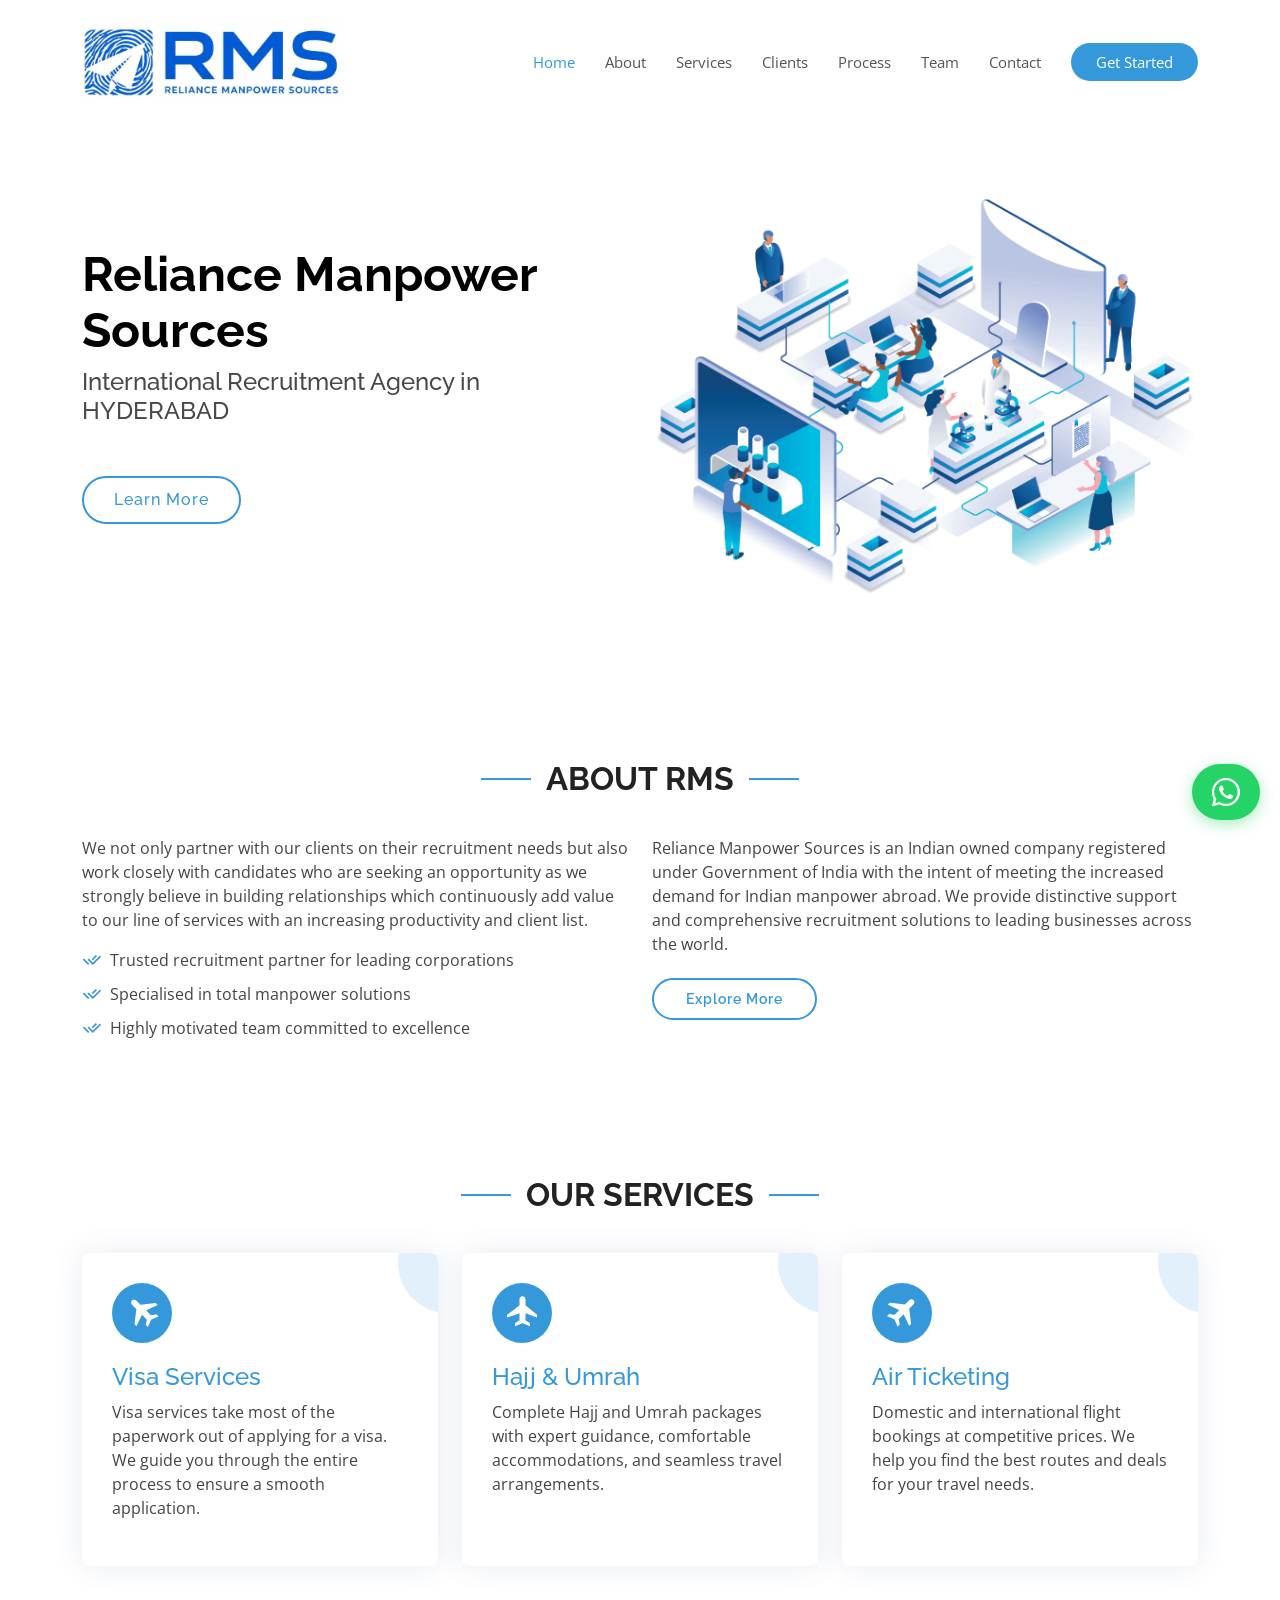
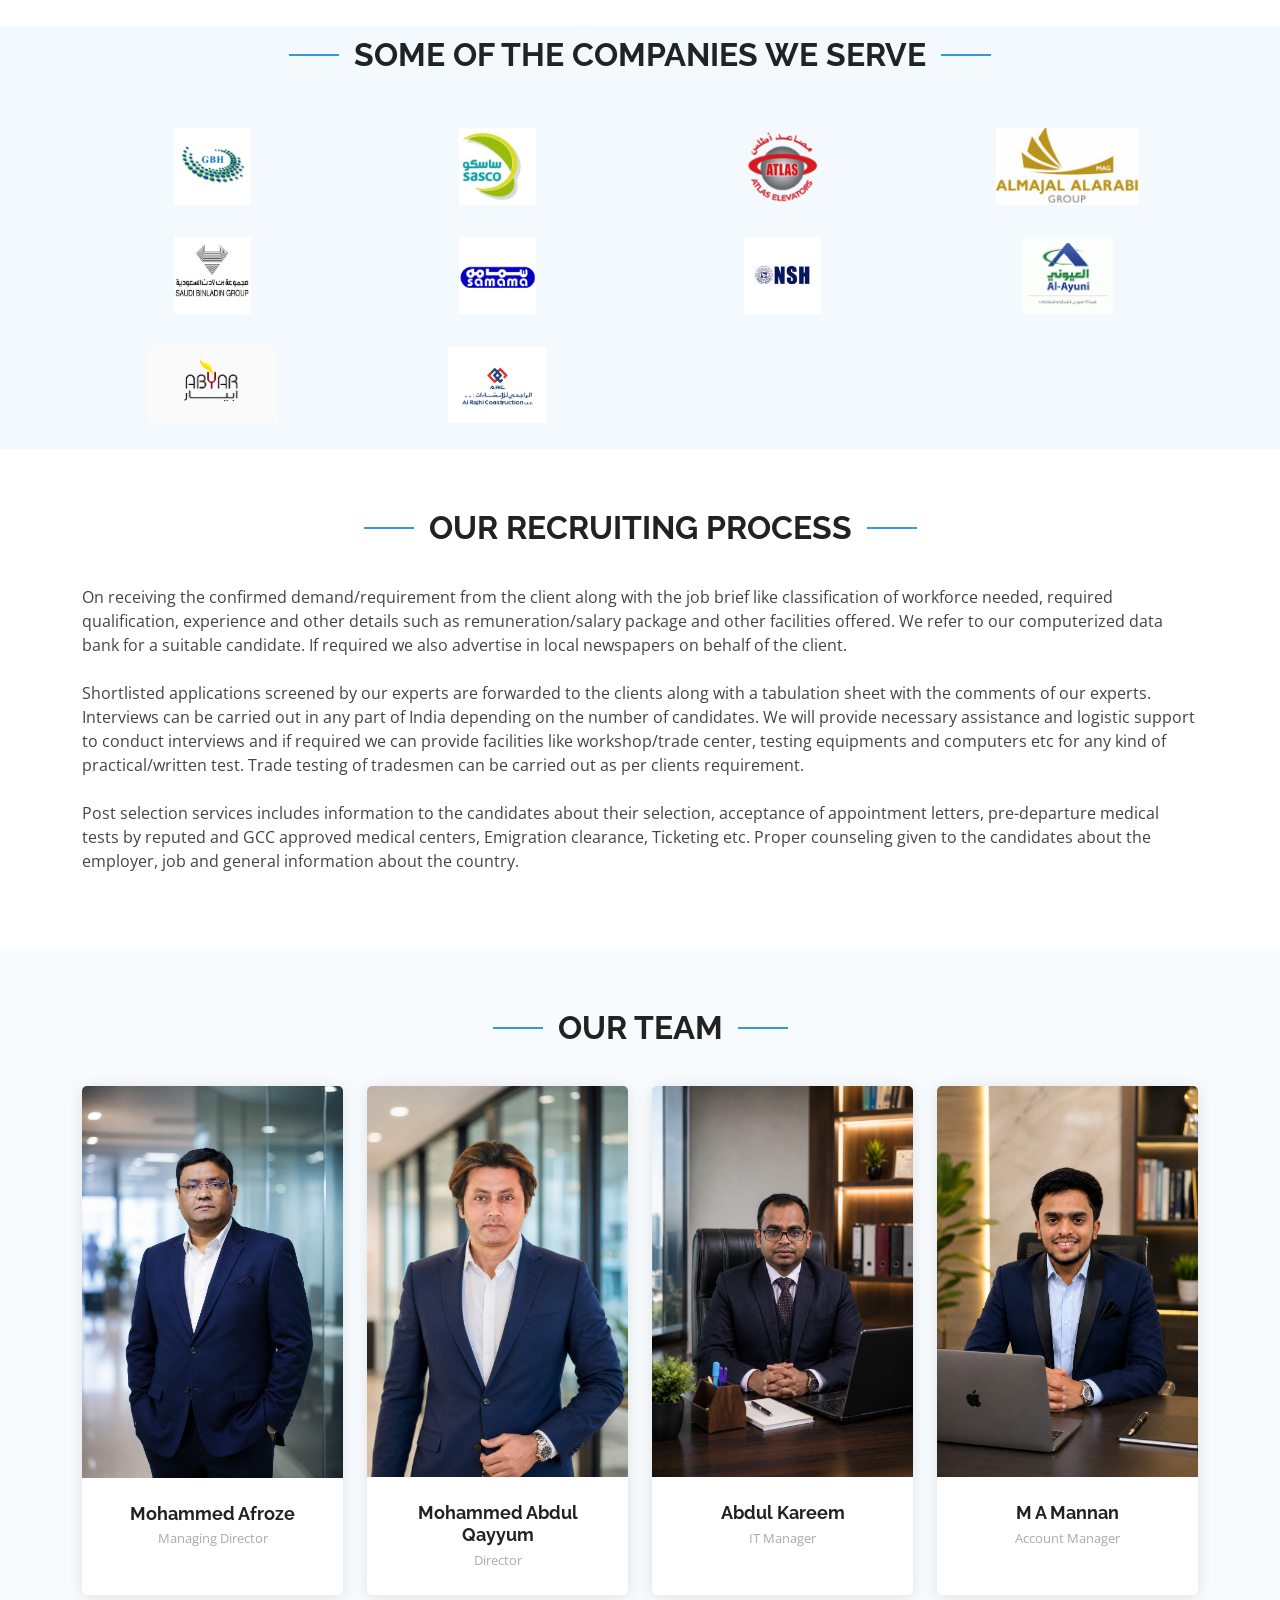
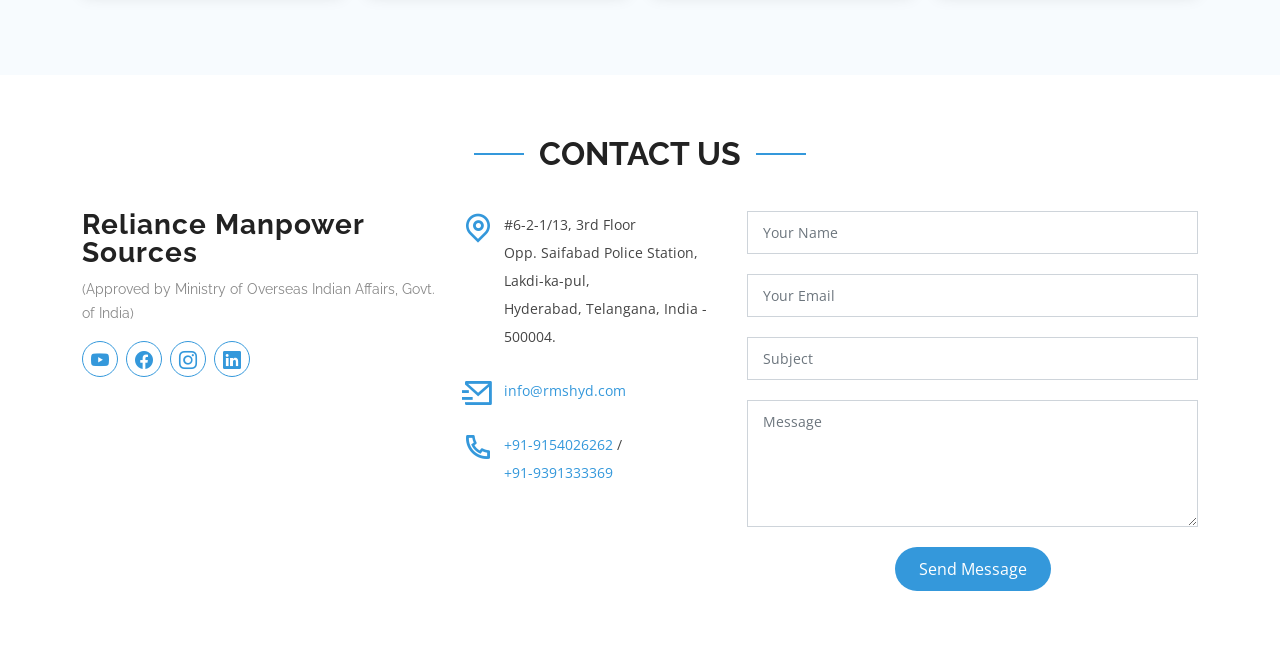
==== commit 52c03ecf: "Images Replaced" ====
--- a/index.html
+++ b/index.html
@@ -341,7 +341,7 @@
           <div class="col-lg-3 col-md-6 d-flex align-items-stretch">
             <div class="member" data-aos="fade-up" data-aos-delay="300">
               <div class="member-img">
-                <img src="assets/img/team/bhaiya 1.JPG" class="img-fluid" alt="Abdul Kareem">
+                <img src="assets/img/team/bhaiya.png" class="img-fluid" alt="Abdul Kareem">
                 <div class="social">
                   <a href="#"><i class="bi bi-twitter"></i></a>
                   <a href="#"><i class="bi bi-facebook"></i></a>
@@ -359,7 +359,7 @@
           <div class="col-lg-3 col-md-6 d-flex align-items-stretch">
             <div class="member" data-aos="fade-up" data-aos-delay="400">
               <div class="member-img">
-                <img src="assets/img/team/mannan.jpeg" class="img-fluid" alt="M A Mannan">
+                <img src="assets/img/team/mannan-new.png" class="img-fluid" alt="M A Mannan">
                 <div class="social">
                   <a href="#"><i class="bi bi-twitter"></i></a>
                   <a href="#"><i class="bi bi-facebook"></i></a>
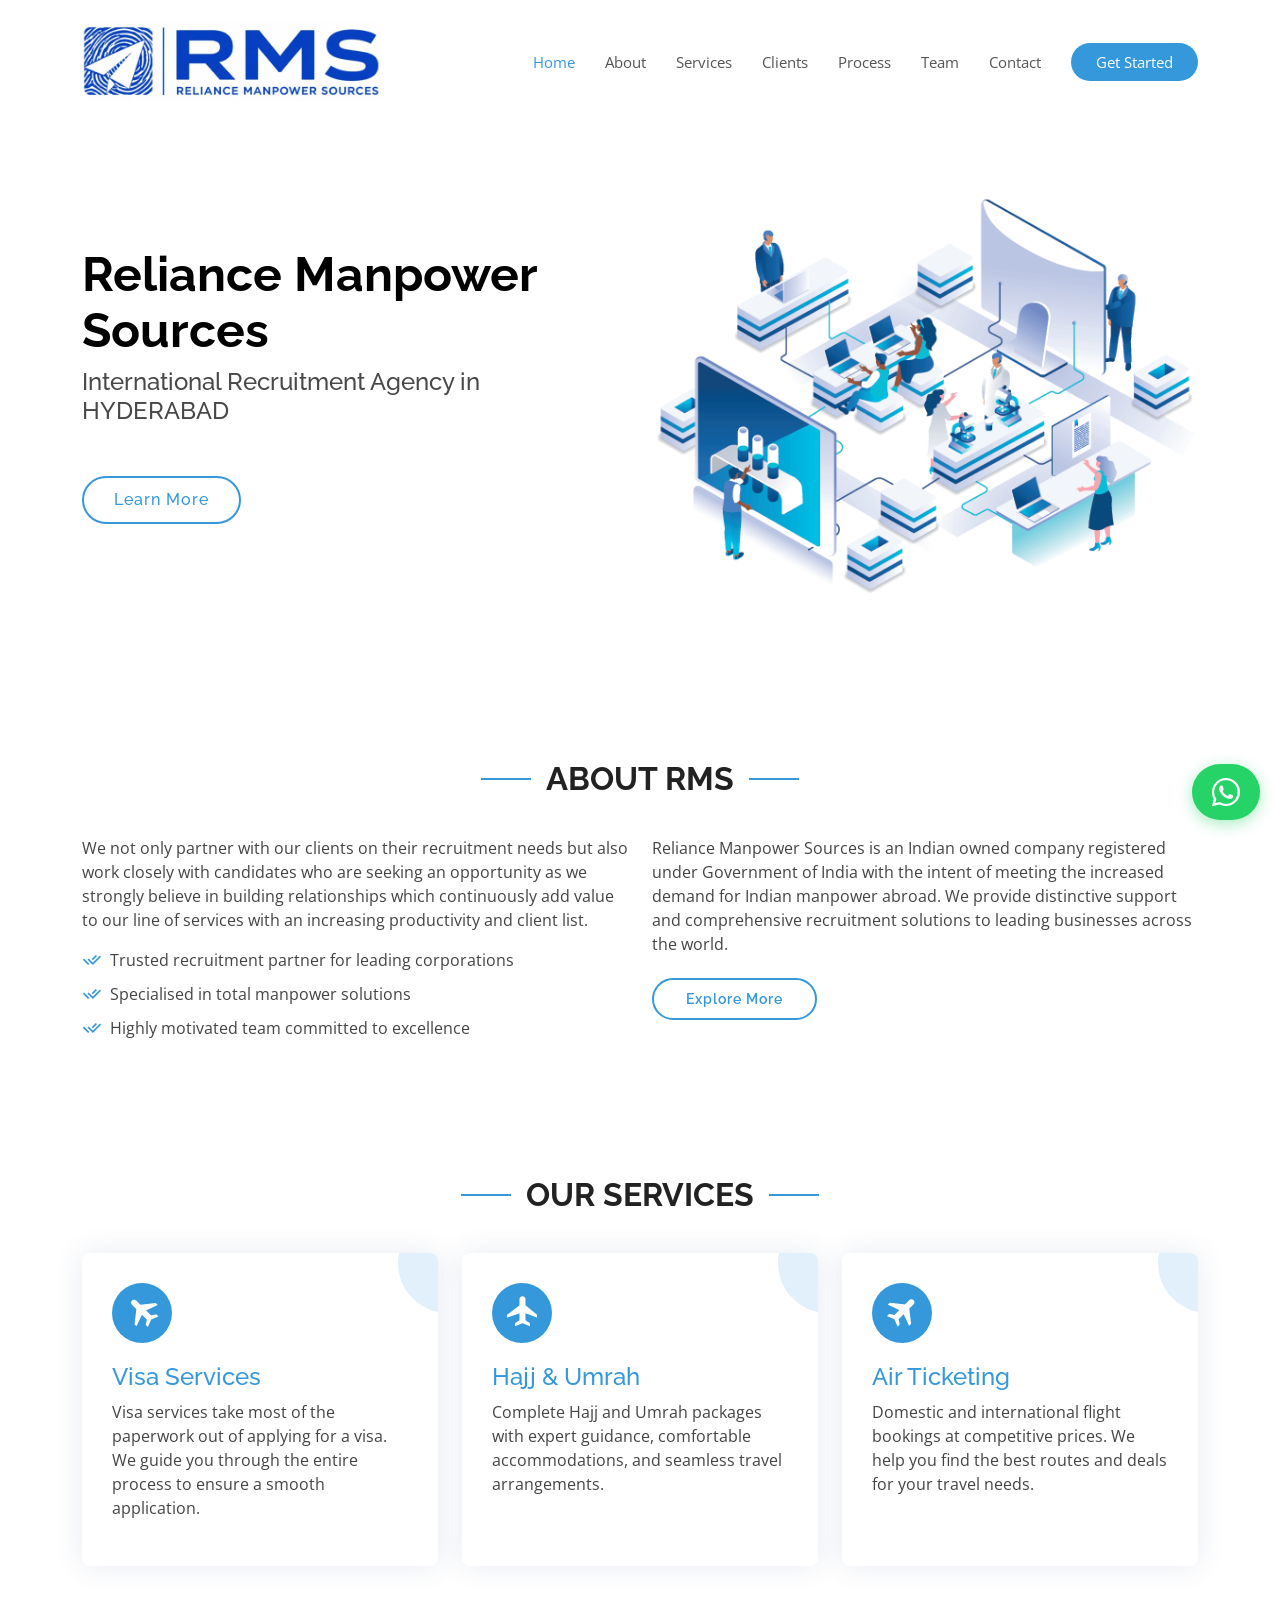
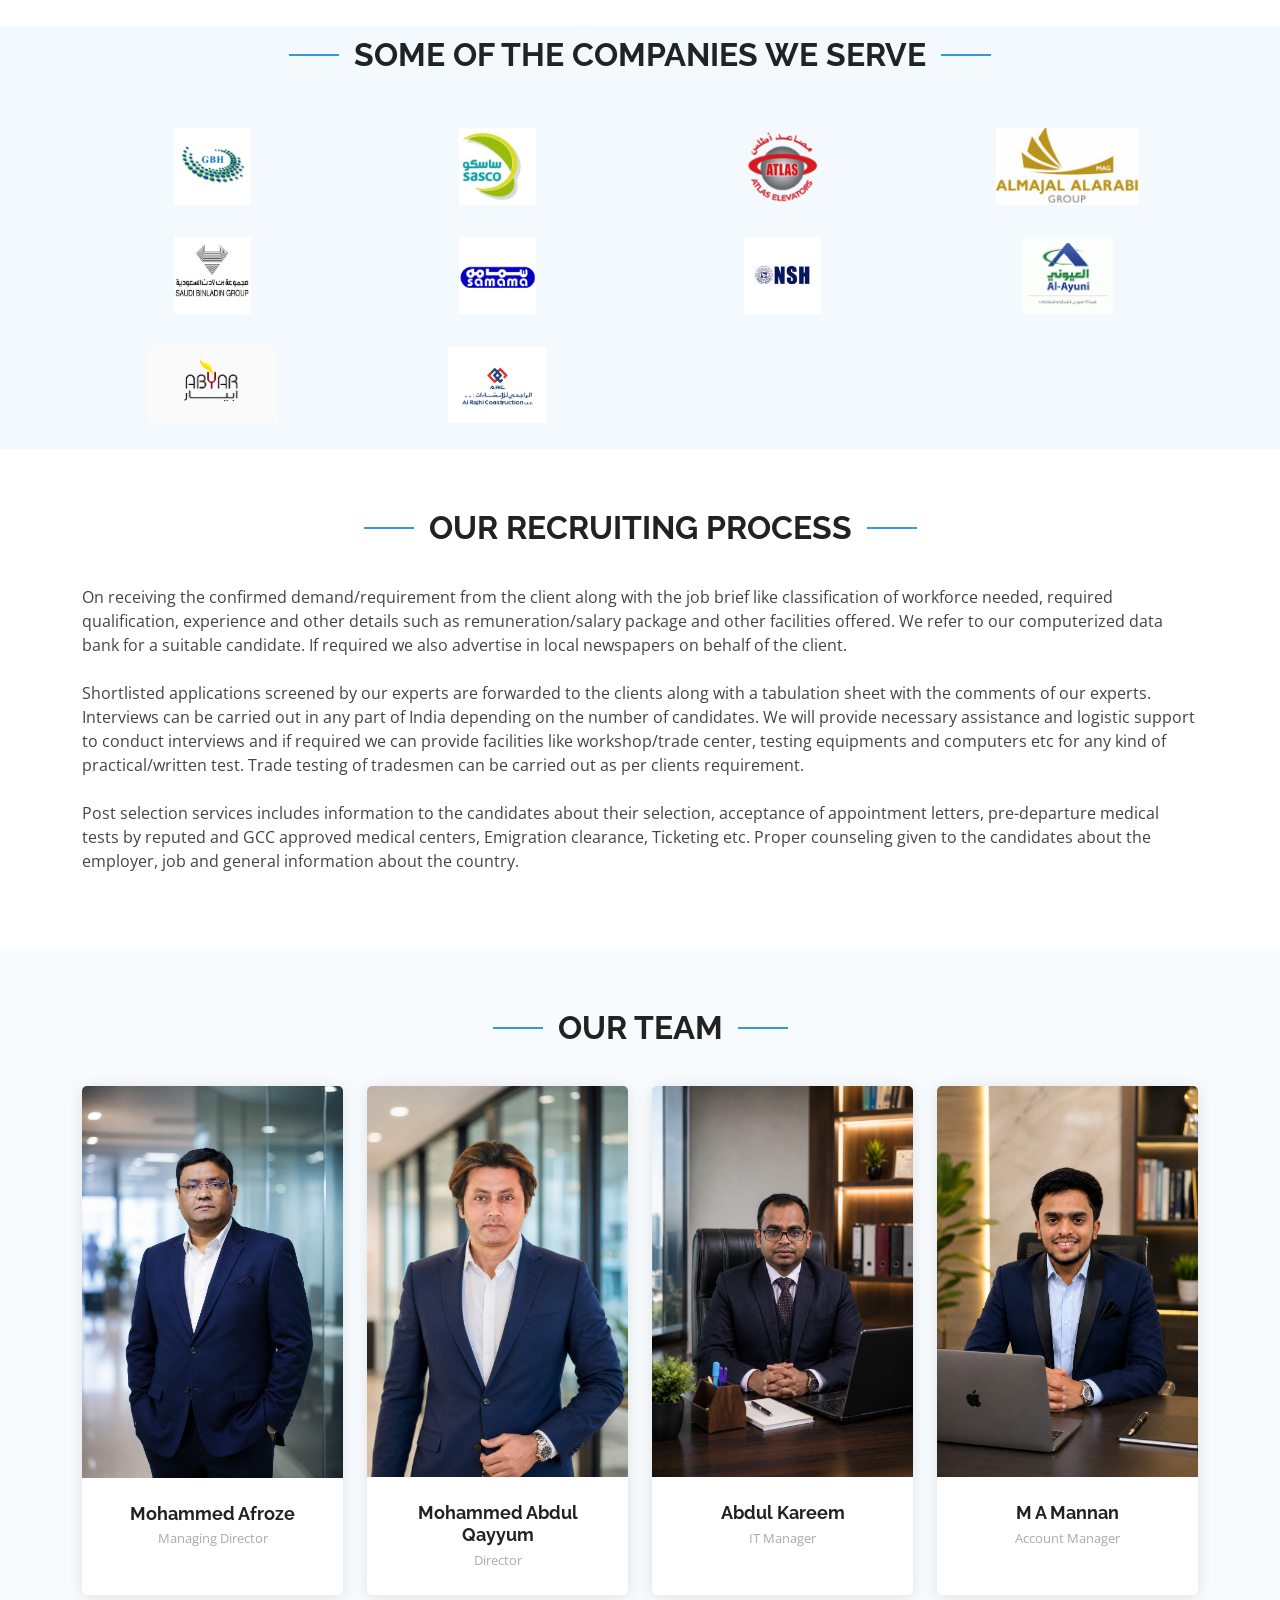
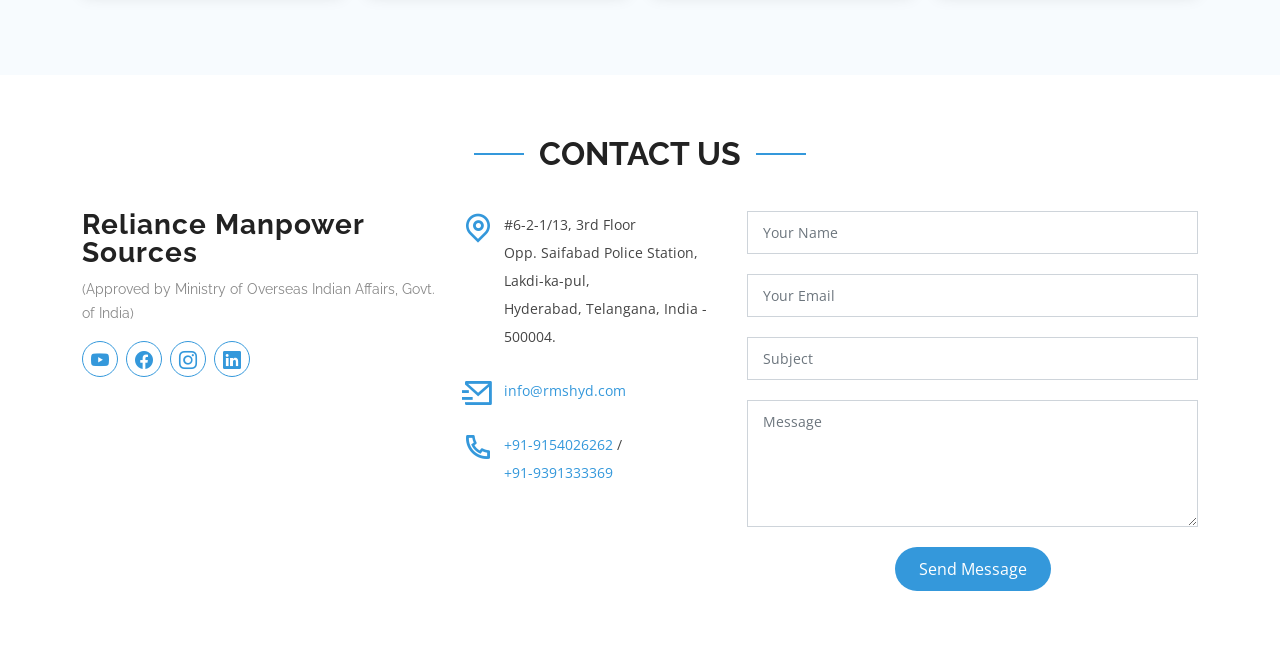
==== commit b5cd0e6d: "Updated Website" ====
--- a/index.html
+++ b/index.html
@@ -31,78 +31,7 @@
   <link href="assets/css/style.css" rel="stylesheet">
 
   <style>
-    #clients .client-logo {
-      max-height: 85px;
-      width: auto;
-      object-fit: contain;
-      padding: 4px;
-      transition: transform 0.3s ease;
-    }
-    #clients .client-logo:hover {
-      transform: scale(1.08);
-    }
-   
-    #clients .col-lg-3,
-    #clients .col-md-4,
-    #clients .col-6 {
-      display: flex;
-      align-items: center;
-      justify-content: center;
-      padding: 12px 8px;
-    }
-    .plane-left {
-      transform: rotate(315deg);
-    }
-
-    /* ---------- FLOATING WHATSAPP BUTTON ---------- */
-    .whatsapp-float {
-      position: fixed;
-      bottom: 80px;
-      right: 20px;
-      z-index: 999;
-      background-color: #25d366;
-      color: #fff;
-      border-radius: 50px;
-      padding: 14px 20px;
-      font-size: 18px;
-      font-weight: 600;
-      box-shadow: 0 4px 15px rgba(37, 211, 102, 0.4);
-      display: flex;
-      align-items: center;
-      gap: 10px;
-      text-decoration: none;
-      transition: all 0.3s ease;
-      border: none;
-      cursor: pointer;
-      font-family: "Open Sans", sans-serif;
-    }
-    .whatsapp-float i {
-      font-size: 28px;
-      line-height: 1;
-    }
-    .whatsapp-float:hover {
-      transform: scale(1.05);
-      box-shadow: 0 6px 20px rgba(37, 211, 102, 0.6);
-      color: #fff;
-      background-color: #1ebe5d;
-    }
-    .whatsapp-float .whatsapp-text {
-      display: inline-block;
-    }
-    @media (max-width: 575px) {
-      .whatsapp-float {
-        padding: 12px 16px;
-        font-size: 14px;
-        bottom: 70px;
-        right: 15px;
-      }
-      .whatsapp-float i {
-        font-size: 22px;
-      }
-      .whatsapp-float .whatsapp-text {
-        display: none; /* hide text on mobile, show only icon */
-      }
-    }
+
   </style>
 
 </head>
@@ -115,7 +44,7 @@
 
       <div class="logo">
         <a href="index.html">
-          <img src="assets/img/logo1.webp" alt="RMS Logo" class="img-fluid" style="max-height: 80px; width: auto;">
+          <img src="assets/img/newlogo.webp" alt="RMS Logo" class="img-fluid" style="max-height: 80px; width: auto;">
         </a>
       </div>
 
@@ -423,7 +352,7 @@
           </div>
 
           <div class="col-lg-5 col-md-12" data-aos="fade-up" data-aos-delay="300">
-            <form action="forms/contact.php" method="post" role="form" class="php-email-form">
+            <form id="contact-form" role="form" class="php-email-form">
               <div class="form-group">
                 <input type="text" name="name" class="form-control" id="name" placeholder="Your Name" required>
               </div>
@@ -451,7 +380,6 @@
     </section><!-- End Contact Section -->
 
   </main><!-- End #main -->
-
   <!-- ======= Footer ======= -->
   <!-- <footer id="footer">
     <div class="container">
@@ -492,11 +420,10 @@
   <script src="assets/vendor/glightbox/js/glightbox.min.js"></script>
   <script src="assets/vendor/isotope-layout/isotope.pkgd.min.js"></script>
   <script src="assets/vendor/swiper/swiper-bundle.min.js"></script>
-  <script src="assets/vendor/php-email-form/validate.js"></script>
+  <!-- <script src="assets/vendor/php-email-form/validate.js"></script> -->
 
   <!-- Template Main JS File -->
   <script src="assets/js/main.js"></script>
-  <!-- <script type="text/javascript" src="https://form.jotform.com/jsform/262112398664057"></script> -->
 
 </body>
 
--- a/assets/css/style.css
+++ b/assets/css/style.css
@@ -2722,4 +2722,100 @@
 }
 #footer .footer-links a:hover {
   color: #3498db;
+}
+/* Custom Client Logo Styles */
+
+#clients .client-logo {
+  max-height: 85px;
+  width: auto;
+  object-fit: contain;
+  padding: 4px;
+  transition: transform 0.3s ease;
+}
+
+#clients .client-logo:hover {
+  transform: scale(1.08);
+}
+
+#clients .col-lg-3,
+#clients .col-md-4,
+#clients .col-6 {
+  display: flex;
+  align-items: center;
+  justify-content: center;
+  padding: 12px 8px;
+}
+
+
+/* =========================================================
+   Plane Icon
+   ========================================================= */
+
+.plane-left {
+  transform: rotate(315deg);
+}
+
+
+/* =========================================================
+   Floating WhatsApp Button
+   ========================================================= */
+
+.whatsapp-float {
+  position: fixed;
+  bottom: 80px;
+  right: 20px;
+  z-index: 999;
+  background-color: #25d366;
+  color: #fff;
+  border-radius: 50px;
+  padding: 14px 20px;
+  font-size: 18px;
+  font-weight: 600;
+  box-shadow: 0 4px 15px rgba(37, 211, 102, 0.4);
+  display: flex;
+  align-items: center;
+  gap: 10px;
+  text-decoration: none;
+  transition: all 0.3s ease;
+  border: none;
+  cursor: pointer;
+  font-family: "Open Sans", sans-serif;
+}
+
+.whatsapp-float i {
+  font-size: 28px;
+  line-height: 1;
+}
+
+.whatsapp-float:hover {
+  transform: scale(1.05);
+  box-shadow: 0 6px 20px rgba(37, 211, 102, 0.6);
+  color: #fff;
+  background-color: #1ebe5d;
+}
+
+.whatsapp-float .whatsapp-text {
+  display: inline-block;
+}
+
+
+/* =========================================================
+   WhatsApp Button - Mobile
+   ========================================================= */
+
+@media (max-width: 575px) {
+  .whatsapp-float {
+    padding: 12px 16px;
+    font-size: 14px;
+    bottom: 70px;
+    right: 15px;
+  }
+
+  .whatsapp-float i {
+    font-size: 22px;
+  }
+
+  .whatsapp-float .whatsapp-text {
+    display: none;
+  }
 }
